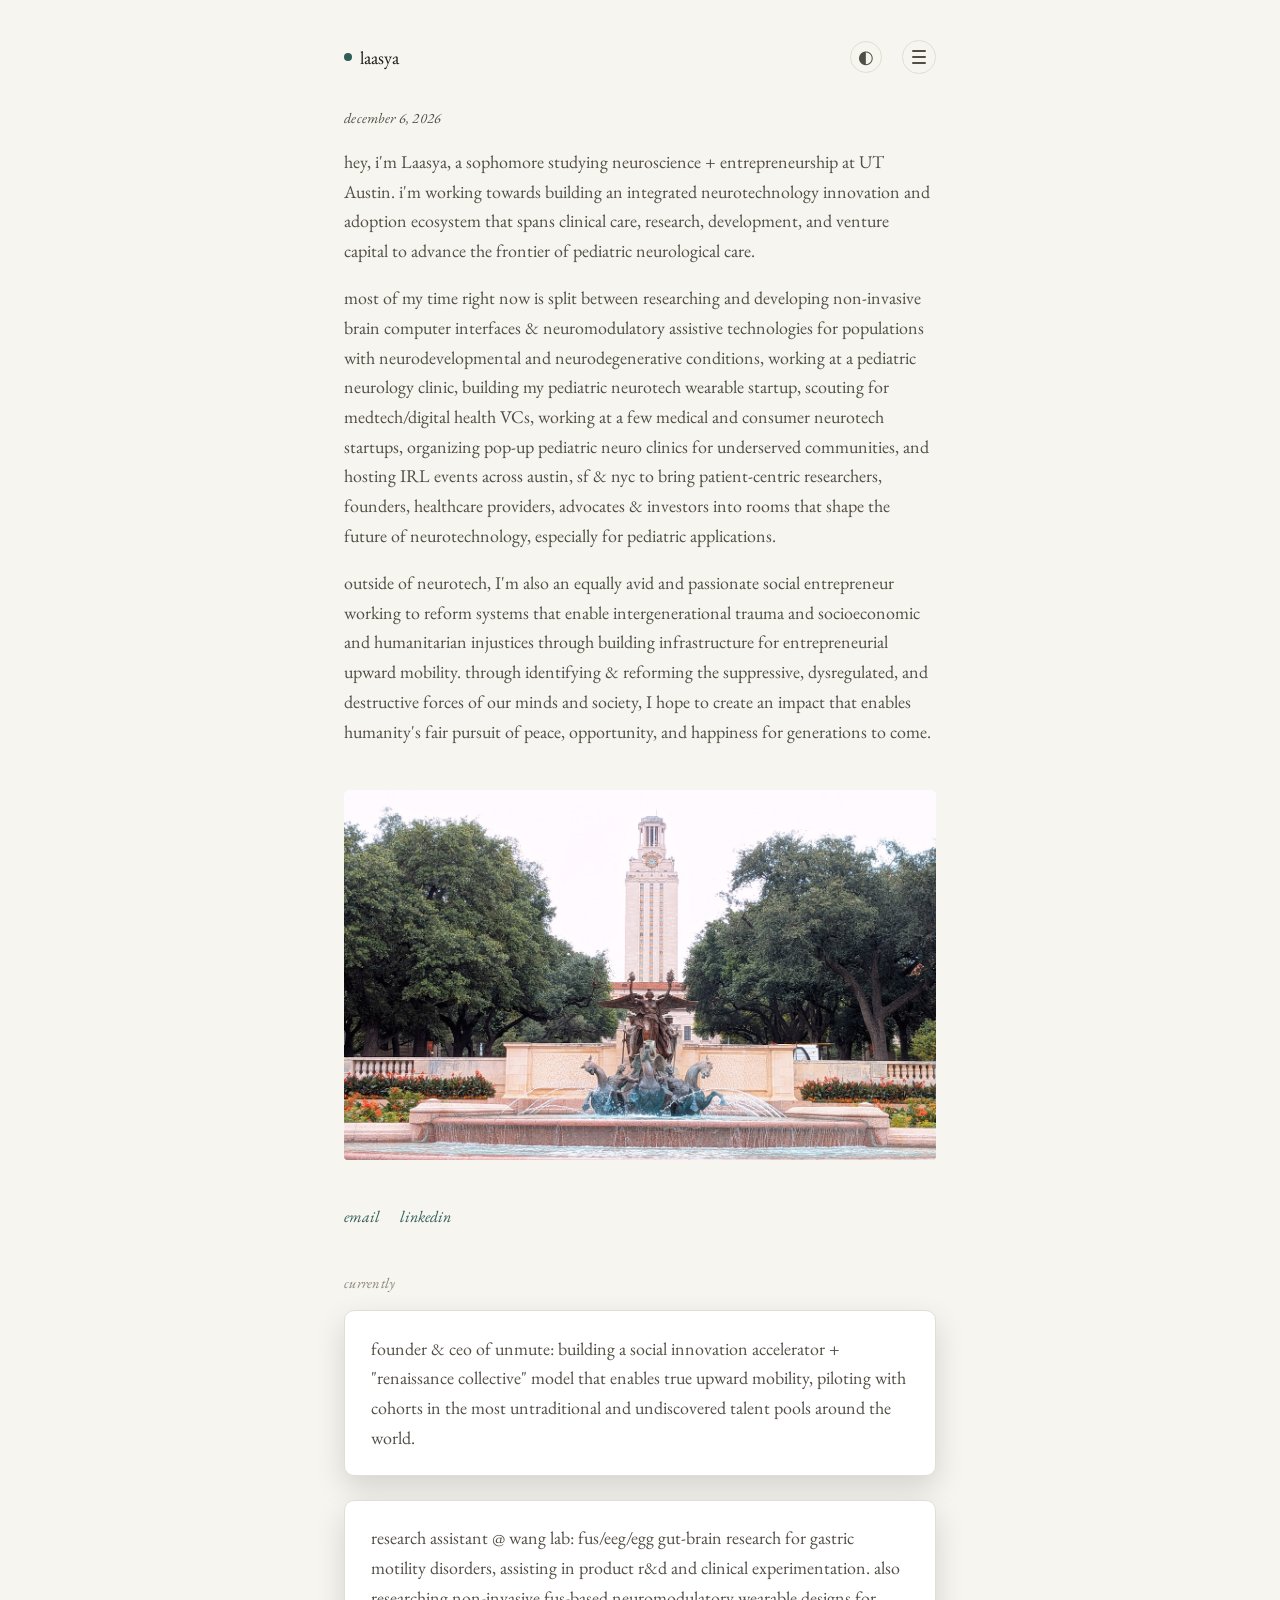
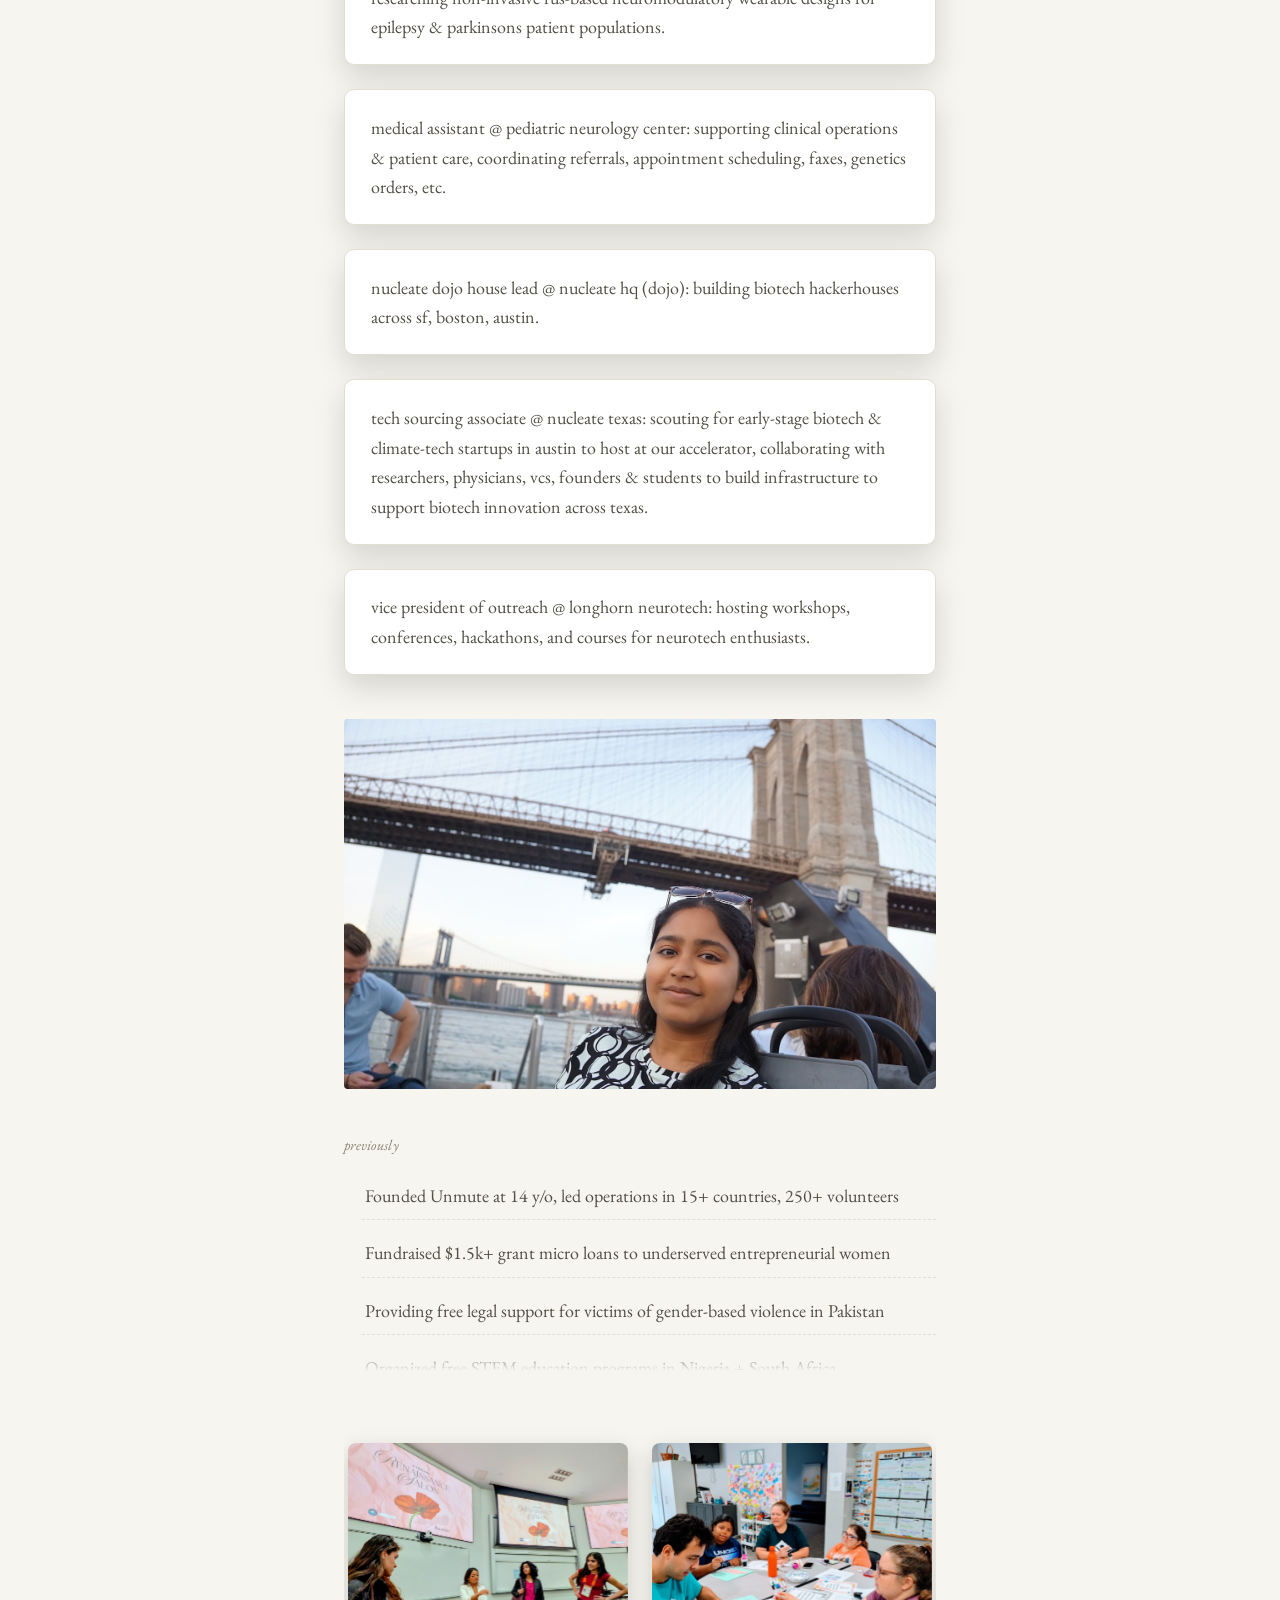
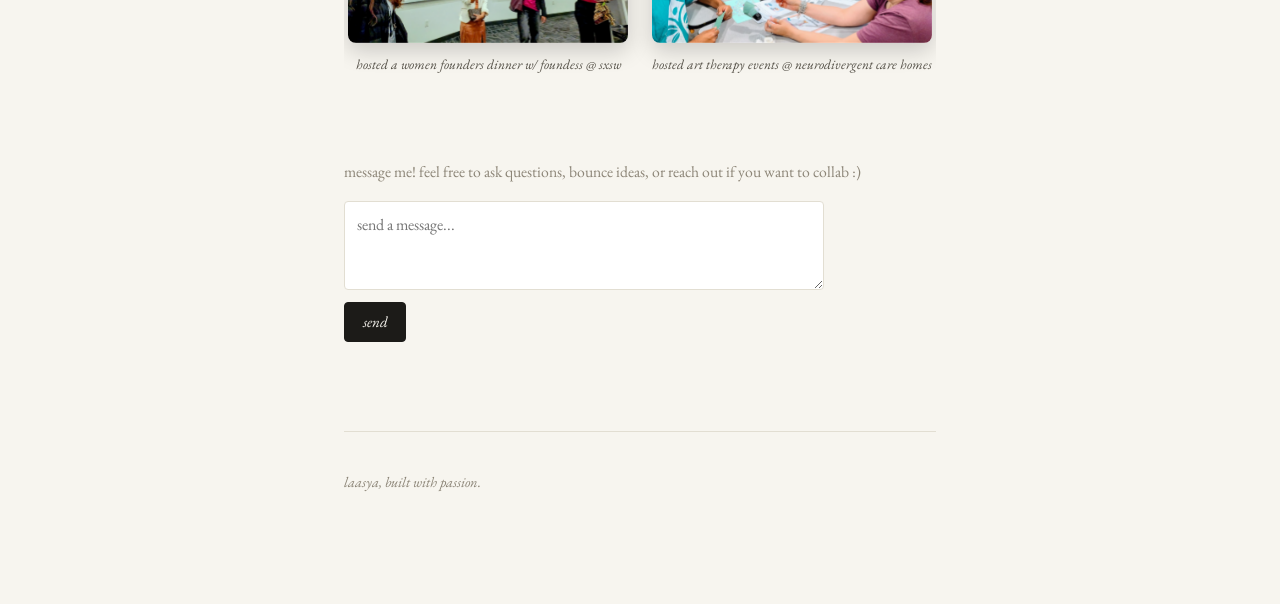
==== index.html @ 2bceb730 "Add files via upload" ====
<!doctype html>
<html lang="en">
<head>
<meta charset="UTF-8" />
<meta name="viewport" content="width=device-width, initial-scale=1" />
<title>Laasya</title>
<meta name="description" content="Laasya — neuroscience, neurotech, pediatric care." />
<script>
  (function () {
    var stored = localStorage.getItem("theme");
    var prefersDark = window.matchMedia("(prefers-color-scheme: dark)").matches;
    document.documentElement.setAttribute("data-theme", stored || (prefersDark ? "dark" : "light"));
  })();
</script>
<link rel="preconnect" href="https://fonts.googleapis.com">
<link rel="preconnect" href="https://fonts.gstatic.com" crossorigin>
<link href="https://fonts.googleapis.com/css2?family=EB+Garamond:ital,wght@0,400;0,500;0,600;1,400;1,500&display=swap" rel="stylesheet">
<link rel="stylesheet" href="styles.css" />
</head>
<body>

  <!-- NAV -->
  <header class="nav">
    <a href="index.html" class="nav-brand">
      <span class="nav-mark" aria-hidden="true"></span>
      laasya
    </a>
    <nav class="nav-links">
      <button id="theme-toggle" class="theme-toggle" aria-label="toggle light/dark theme">◐</button>
      <div class="nav-menu">
        <button id="menu-toggle" class="menu-toggle" aria-label="open menu" aria-expanded="false">
          <span></span><span></span><span></span>
        </button>
        <div class="menu-dropdown" id="menu-dropdown">
          <a href="about.html">my story</a>
          <a href="research.html">research</a>
          <a href="journal.html">journal</a>
          <a href="projects.html">projects</a>
        </div>
      </div>
    </nav>
  </header>

  <main class="page">

    <!-- INTRO -->
    <section class="intro">
      <p class="eyebrow"><span id="today"></span></p>
      <p>
        hey, i'm Laasya, a sophomore studying neuroscience + entrepreneurship
        at UT Austin. i'm working towards building an integrated
        neurotechnology innovation and adoption ecosystem that spans
        clinical care, research, development, and venture capital to
        advance the frontier of pediatric neurological care.
      </p>
      <p>
        most of my time right now is split between researching and developing
        non-invasive brain computer interfaces &amp; neuromodulatory
        assistive technologies for populations with neurodevelopmental and
        neurodegenerative conditions, working at a pediatric neurology
        clinic, building my pediatric neurotech wearable startup, scouting
        for medtech/digital health VCs, working at a few medical and
        consumer neurotech startups, organizing pop-up pediatric neuro
        clinics for underserved communities, and hosting IRL events across
        austin, sf &amp; nyc to bring patient-centric researchers, founders,
        healthcare providers, advocates &amp; investors into rooms that
        shape the future of neurotechnology, especially for pediatric
        applications.
      </p>
      <p>
        outside of neurotech, I'm also an equally avid and passionate social
        entrepreneur working to reform systems that enable intergenerational
        trauma and socioeconomic and humanitarian injustices through
        building infrastructure for entrepreneurial upward mobility. through
        identifying &amp; reforming the suppressive, dysregulated, and
        destructive forces of our minds and society, I hope to create an
        impact that enables humanity's fair pursuit of peace, opportunity,
        and happiness for generations to come.
      </p>
    </section>

    <!-- SLIDER 1 — full width, auto-advances every 3s. Edit photos.js to add more. -->
    <div class="slider" data-group="main"></div>

    <!-- SOCIAL / LINKS -->
    <div class="links-row">
      <a href="mailto:laasya.goriparti@gmail.com">email</a>
      <a href="https://www.linkedin.com/in/laasya-goriparti" target="_blank" rel="noopener">linkedin</a>
    </div>

    <!-- CURRENT WORK — sticky stacking cards -->
    <section class="stack-section">
      <p class="section-label">currently</p>
      <div class="stack-wrap">
        <div class="stack-card" style="--i:0">
          <p>
            founder &amp; ceo of unmute: building a social innovation
            accelerator + "renaissance collective" model that enables true
            upward mobility, piloting with cohorts in the most untraditional
            and undiscovered talent pools around the world.
          </p>
        </div>
        <div class="stack-card" style="--i:1">
          <p>
            research assistant @ wang lab: fus/eeg/egg gut-brain research
            for gastric motility disorders, assisting in product r&amp;d
            and clinical experimentation. also researching non-invasive
            fus-based neuromodulatory wearable designs for epilepsy &amp;
            parkinsons patient populations.
          </p>
        </div>
        <div class="stack-card" style="--i:2">
          <p>
            medical assistant @ pediatric neurology center: supporting
            clinical operations &amp; patient care, coordinating referrals,
            appointment scheduling, faxes, genetics orders, etc.
          </p>
        </div>
        <div class="stack-card" style="--i:3">
          <p>
            nucleate dojo house lead @ nucleate hq (dojo): building biotech
            hackerhouses across sf, boston, austin.
          </p>
        </div>
        <div class="stack-card" style="--i:4">
          <p>
            tech sourcing associate @ nucleate texas: scouting for
            early-stage biotech &amp; climate-tech startups in austin to
            host at our accelerator, collaborating with researchers,
            physicians, vcs, founders &amp; students to build infrastructure
            to support biotech innovation across texas.
          </p>
        </div>
        <div class="stack-card" style="--i:5">
          <p>
            vice president of outreach @ longhorn neurotech: hosting
            workshops, conferences, hackathons, and courses for neurotech
            enthusiasts.
          </p>
        </div>
      </div>
    </section>

    <!-- SLIDER 2 — uses the "secondary" group in photos.js -->
    <div class="slider" data-group="secondary"></div>

    <!-- ACHIEVEMENTS -->
    <section class="achievements">
      <p class="section-label">previously</p>
      <div class="accomplishments-scroll" id="accomplishments-scroll">
        <ul class="accomplishments-list" id="accomplishments-list">
          <!-- injected from accomplishments.js -->
        </ul>
      </div>
    </section>

    <!-- SHOWCASE CAROUSEL — edit showcase.js to add photos/videos and links -->
    <div class="showcase-carousel">
      <div class="showcase-track" id="showcase-track"></div>
    </div>

    <!-- QUESTIONS -->
    <section class="ask">
      <p class="ask-sub">message me! feel free to ask questions, bounce ideas, or reach out if you want to collab :)</p>
      <form class="ask-form" id="ask-form">
        <textarea id="ask-input" rows="3" placeholder="send a message..."></textarea>
        <button type="submit">send</button>
      </form>
      <p class="ask-note" id="ask-note"></p>
    </section>

    <footer class="foot">
      <p>laasya, built with passion.</p>
    </footer>

  </main>

  <script src="photos.js"></script>
  <script src="showcase.js"></script>
  <script src="accomplishments.js"></script>
  <script src="script.js"></script>
</body>
</html>
---- styles.css ----
/* ---------------------------------------------
   Design tokens
   Light theme is default; dark theme overrides
   via [data-theme="dark"] on <html>.
--------------------------------------------- */
:root {
  --paper: #F7F5EF;
  --ink: #1C1B18;
  --ink-soft: #524E45;
  --muted: #8C8577;
  --line: #E2DED2;
  --signal: #2F5D57;   /* lab-teal accent */
  --warm: #B5651D;     /* amber, used sparingly */
  --card: #FFFFFF;

  --body-font: "EB Garamond", Garamond, Georgia, serif;
  --head-font: Georgia, "EB Garamond", serif;

  --measure: 640px;
}

html[data-theme="dark"] {
  --paper: #16150F;
  --ink: #EDEAE1;
  --ink-soft: #C7C2B5;
  --muted: #8C8577;
  --line: #322F27;
  --signal: #6FBFB2;
  --warm: #E0954D;
  --card: #1E1C16;
}

* { box-sizing: border-box; }

html { background: var(--paper); }

body {
  margin: 0;
  background: var(--paper);
  color: var(--ink);
  font-family: var(--body-font);
  font-size: 18px;
  line-height: 1.65;
  -webkit-font-smoothing: antialiased;
  transition: background 0.2s ease, color 0.2s ease;
}

a {
  color: var(--ink);
  text-decoration: underline;
  text-decoration-color: var(--line);
  text-underline-offset: 3px;
  transition: text-decoration-color 0.15s ease, color 0.15s ease;
}
a:hover, a:focus-visible {
  color: var(--signal);
  text-decoration-color: var(--signal);
}
a:focus-visible { outline: 2px solid var(--signal); outline-offset: 2px; }

/* ---------------- Nav ---------------- */
.nav {
  max-width: var(--measure);
  margin: 0 auto;
  padding: 2.5rem 1.5rem 1rem;
  display: flex;
  align-items: center;
  justify-content: space-between;
  flex-wrap: wrap;
  gap: 1rem;
}
.nav-brand {
  font-family: var(--head-font);
  font-size: 1.15rem;
  text-decoration: none;
  display: flex;
  align-items: center;
  gap: 0.5rem;
}
.nav-mark {
  width: 8px;
  height: 8px;
  border-radius: 50%;
  background: var(--signal);
  display: inline-block;
}
.nav-links { display: flex; align-items: center; gap: 1.25rem; font-size: 1rem; }
.nav-links a { text-decoration: none; color: var(--ink-soft); }
.nav-links a:hover { color: var(--signal); }

.theme-toggle {
  font-family: var(--body-font);
  font-size: 1.1rem;
  line-height: 1;
  background: none;
  border: 1px solid var(--line);
  color: var(--ink-soft);
  border-radius: 50%;
  width: 2rem;
  height: 2rem;
  cursor: pointer;
  display: flex;
  align-items: center;
  justify-content: center;
}
.theme-toggle:hover { color: var(--signal); border-color: var(--signal); }
.theme-toggle:focus-visible { outline: 2px solid var(--signal); outline-offset: 2px; }

.nav-menu { position: relative; }
.menu-toggle {
  width: 2.1rem;
  height: 2.1rem;
  border: 1px solid var(--line);
  border-radius: 50%;
  background: none;
  display: flex;
  flex-direction: column;
  align-items: center;
  justify-content: center;
  gap: 4px;
  cursor: pointer;
}
.menu-toggle span {
  width: 14px;
  height: 2px;
  background: var(--ink-soft);
  border-radius: 1px;
  transition: background 0.15s ease;
}
.menu-toggle:hover { border-color: var(--signal); }
.menu-toggle:hover span { background: var(--signal); }
.menu-toggle:focus-visible { outline: 2px solid var(--signal); outline-offset: 2px; }

.menu-dropdown {
  position: absolute;
  top: calc(100% + 0.6rem);
  right: 0;
  background: var(--card);
  border: 1px solid var(--line);
  border-radius: 8px;
  padding: 0.4rem;
  display: flex;
  flex-direction: column;
  min-width: 140px;
  box-shadow: 0 10px 26px rgba(0,0,0,0.14);
  opacity: 0;
  visibility: hidden;
  transform: translateY(-6px);
  transition: opacity 0.15s ease, transform 0.15s ease, visibility 0.15s ease;
  z-index: 20;
}
.menu-dropdown.open { opacity: 1; visibility: visible; transform: translateY(0); }
.menu-dropdown a {
  padding: 0.5rem 0.7rem;
  text-decoration: none;
  color: var(--ink-soft);
  border-radius: 4px;
  font-size: 0.98rem;
}
.menu-dropdown a:hover { background: var(--paper); color: var(--signal); }

/* ---------------- Page / measure ---------------- */
.page {
  max-width: var(--measure);
  margin: 0 auto;
  padding: 1rem 1.5rem 6rem;
}

.eyebrow {
  font-family: var(--body-font);
  font-style: italic;
  font-size: 0.9rem;
  letter-spacing: 0.02em;
  color: var(--muted);
  text-transform: lowercase;
  margin-bottom: 1.5rem;
}

.intro p {
  margin: 0 0 1.1rem;
  color: var(--ink-soft);
  opacity: 0;
  transform: translateY(14px);
  transition: opacity 0.9s ease, transform 0.9s ease;
}
.intro p.in-view {
  opacity: 1;
  transform: translateY(0);
}
@media (prefers-reduced-motion: reduce) {
  .intro p { opacity: 1; transform: none; transition: none; }
}

/* ---------------- Photos (varied sizes, scattered through the page) ---------------- */
.photo {
  margin: 2.75rem 0;
}
.photo img {
  display: block;
  border-radius: 4px;
}
.photo figcaption {
  font-family: var(--body-font);
  font-style: italic;
  font-size: 0.9rem;
  color: var(--muted);
  margin-top: 0.6rem;
}

/* ---------------- Slider (full-width, auto-advancing) ---------------- */
.slider {
  position: relative;
  width: 100%;
  aspect-ratio: 16 / 10;
  overflow: hidden;
  border-radius: 4px;
  margin: 2.75rem 0;
  background: var(--line);
}
.slider img,
.slider video {
  position: absolute;
  inset: 0;
  width: 100%;
  height: 100%;
  object-fit: cover;
  opacity: 0;
  transition: opacity 1s ease;
}
.slider img.active,
.slider video.active { opacity: 1; }

/* ---------------- Showcase carousel (uniform-sized tiles, hover tilt, optional links) ---------------- */
.showcase-carousel {
  overflow-x: auto;
  overflow-y: visible;
  margin: 3.5rem 0;
  padding: 1rem 0.25rem 1.75rem;
}
.showcase-track {
  display: flex;
  gap: 1.5rem;
}
.showcase-tile {
  flex: 0 0 auto;
  display: block;
  text-decoration: none;
  cursor: pointer;
  transition: transform 0.15s ease;
  transform-style: preserve-3d;
}
.showcase-item {
  border-radius: 8px;
  overflow: hidden;
  box-shadow: 0 8px 22px rgba(0,0,0,0.18);
}
.showcase-item img,
.showcase-item video {
  display: block;
  width: 100%;
  height: 100%;
  object-fit: cover;
}
.showcase-landscape { width: 280px; height: 200px; }
.showcase-portrait { width: 200px; height: 280px; }
.showcase-caption {
  font-family: var(--body-font);
  font-style: italic;
  font-size: 0.85rem;
  color: var(--ink-soft);
  text-align: center;
  margin: 0.6rem 0 0;
}
.showcase-carousel::-webkit-scrollbar { height: 6px; }
.showcase-carousel::-webkit-scrollbar-thumb { background: var(--line); border-radius: 4px; }
.showcase-carousel { scrollbar-width: thin; scrollbar-color: var(--line) transparent; }

/* ---------------- Links row ---------------- */
.links-row {
  display: flex;
  gap: 1.25rem;
  flex-wrap: wrap;
  font-family: var(--body-font);
  font-style: italic;
  font-size: 1rem;
  margin-bottom: 2.5rem;
}
.links-row a { text-decoration: none; color: var(--signal); }
.links-row a:hover { color: var(--warm); }

/* ---------------- Current work — sticky stacking cards ---------------- */
.stack-section .section-label { margin: 0 0 1rem; }
.stack-wrap {
  position: relative;
}
.stack-card {
  position: sticky;
  top: calc(24px + var(--i, 0) * 16px);
  background: var(--card);
  border: 1px solid var(--line);
  border-radius: 10px;
  padding: 1.4rem 1.6rem;
  margin-bottom: 1.5rem;
  box-shadow: 0 12px 30px rgba(0,0,0,0.14);
}
.stack-card p {
  margin: 0;
  color: var(--ink-soft);
}
.stack-card:last-child { margin-bottom: 0; }

.section-label {
  font-family: var(--body-font);
  font-style: italic;
  font-size: 0.9rem;
  color: var(--muted);
  text-transform: lowercase;
  letter-spacing: 0.02em;
  margin: 2.75rem 0 0.9rem;
}

.achievements ul {
  margin: 0;
  padding-left: 1.1rem;
}
.achievements li {
  margin-bottom: 0.55rem;
  color: var(--ink-soft);
}

/* ---------------- Accomplishments (scrollable, fades at top/bottom) ---------------- */
.accomplishments-scroll {
  max-height: 12.5rem; /* roughly 5 lines visible at a time — adjust to taste */
  overflow-y: auto;
  scroll-behavior: smooth;
  scroll-snap-type: y proximity;
  -webkit-mask-image: linear-gradient(to bottom, transparent, black 12%, black 88%, transparent);
  mask-image: linear-gradient(to bottom, transparent, black 12%, black 88%, transparent);
  padding: 0.5rem 0;
}
.accomplishments-list {
  list-style: none;
  margin: 0;
  padding: 0;
}
.accomplishments-list li {
  scroll-snap-align: start;
  padding: 0.65rem 0.2rem;
  border-bottom: 1px dashed var(--line);
  color: var(--ink-soft);
  line-height: 1.5;
}
.accomplishments-list li:last-child { border-bottom: none; }

/* thin scrollbar so it doesn't look like a stock browser widget */
.accomplishments-scroll::-webkit-scrollbar { width: 5px; }
.accomplishments-scroll::-webkit-scrollbar-thumb { background: var(--line); border-radius: 4px; }
.accomplishments-scroll { scrollbar-width: thin; scrollbar-color: var(--line) transparent; }

/* ---------------- Journal (glassmorphic Medium cards) ---------------- */
.journal-grid {
  display: grid;
  grid-template-columns: repeat(auto-fill, minmax(240px, 1fr));
  gap: 1.5rem;
  margin-top: 1rem;
}
.journal-card {
  display: block;
  text-decoration: none;
  color: var(--ink);
  border-radius: 12px;
  overflow: hidden;
  background: rgba(255,255,255,0.4);
  backdrop-filter: blur(14px);
  -webkit-backdrop-filter: blur(14px);
  border: 1px solid rgba(255,255,255,0.5);
  box-shadow: 0 8px 24px rgba(0,0,0,0.08);
  transition: transform 0.2s ease, box-shadow 0.2s ease;
}
html[data-theme="dark"] .journal-card {
  background: rgba(255,255,255,0.06);
  border-color: rgba(255,255,255,0.12);
}
.journal-card:hover {
  transform: translateY(-3px);
  box-shadow: 0 14px 30px rgba(0,0,0,0.14);
}
.journal-thumb {
  width: 100%;
  height: 150px;
  background-size: cover;
  background-position: center;
  background-color: var(--line);
}
.journal-card-body { padding: 1rem 1.15rem 1.25rem; }
.journal-date {
  font-family: var(--body-font);
  font-style: italic;
  font-size: 0.82rem;
  color: var(--muted);
  margin: 0 0 0.35rem;
}
.journal-title {
  font-family: var(--head-font);
  font-size: 1.05rem;
  font-weight: 400;
  margin: 0 0 0.4rem;
  line-height: 1.3;
}
.journal-desc { font-size: 0.92rem; color: var(--ink-soft); margin: 0; }
.journal-empty { color: var(--muted); font-style: italic; }

/* ---------------- Ask ---------------- */
.ask-sub { color: var(--muted); font-size: 0.98rem; margin: 0 0 1rem; }
.ask-form {
  display: flex;
  flex-direction: column;
  gap: 0.75rem;
  max-width: 480px;
}
.ask-form textarea {
  font-family: var(--body-font);
  font-size: 1rem;
  padding: 0.75rem;
  border: 1px solid var(--line);
  border-radius: 4px;
  background: var(--card);
  color: var(--ink);
  resize: vertical;
}
.ask-form textarea:focus-visible { outline: 2px solid var(--signal); }
.ask-form button {
  align-self: flex-start;
  font-family: var(--body-font);
  font-style: italic;
  font-size: 0.95rem;
  padding: 0.55rem 1.1rem;
  border: 1px solid var(--ink);
  background: var(--ink);
  color: var(--paper);
  border-radius: 4px;
  cursor: pointer;
}
.ask-form button:hover { background: var(--signal); border-color: var(--signal); }
.ask-note { font-family: var(--body-font); font-style: italic; font-size: 0.88rem; color: var(--muted); min-height: 1.2em; margin-top: 0.5rem; }

/* ---------------- Footer ---------------- */
.foot {
  margin-top: 4rem;
  padding-top: 1.5rem;
  border-top: 1px solid var(--line);
  font-family: var(--body-font);
  font-style: italic;
  font-size: 0.9rem;
  color: var(--muted);
}

/* ---------------- Reduced motion ---------------- */
@media (prefers-reduced-motion: reduce) {
  * { transition: none !important; }
}

/* ---------------- Mobile ---------------- */
@media (max-width: 480px) {
  .nav { padding-top: 1.75rem; }
}
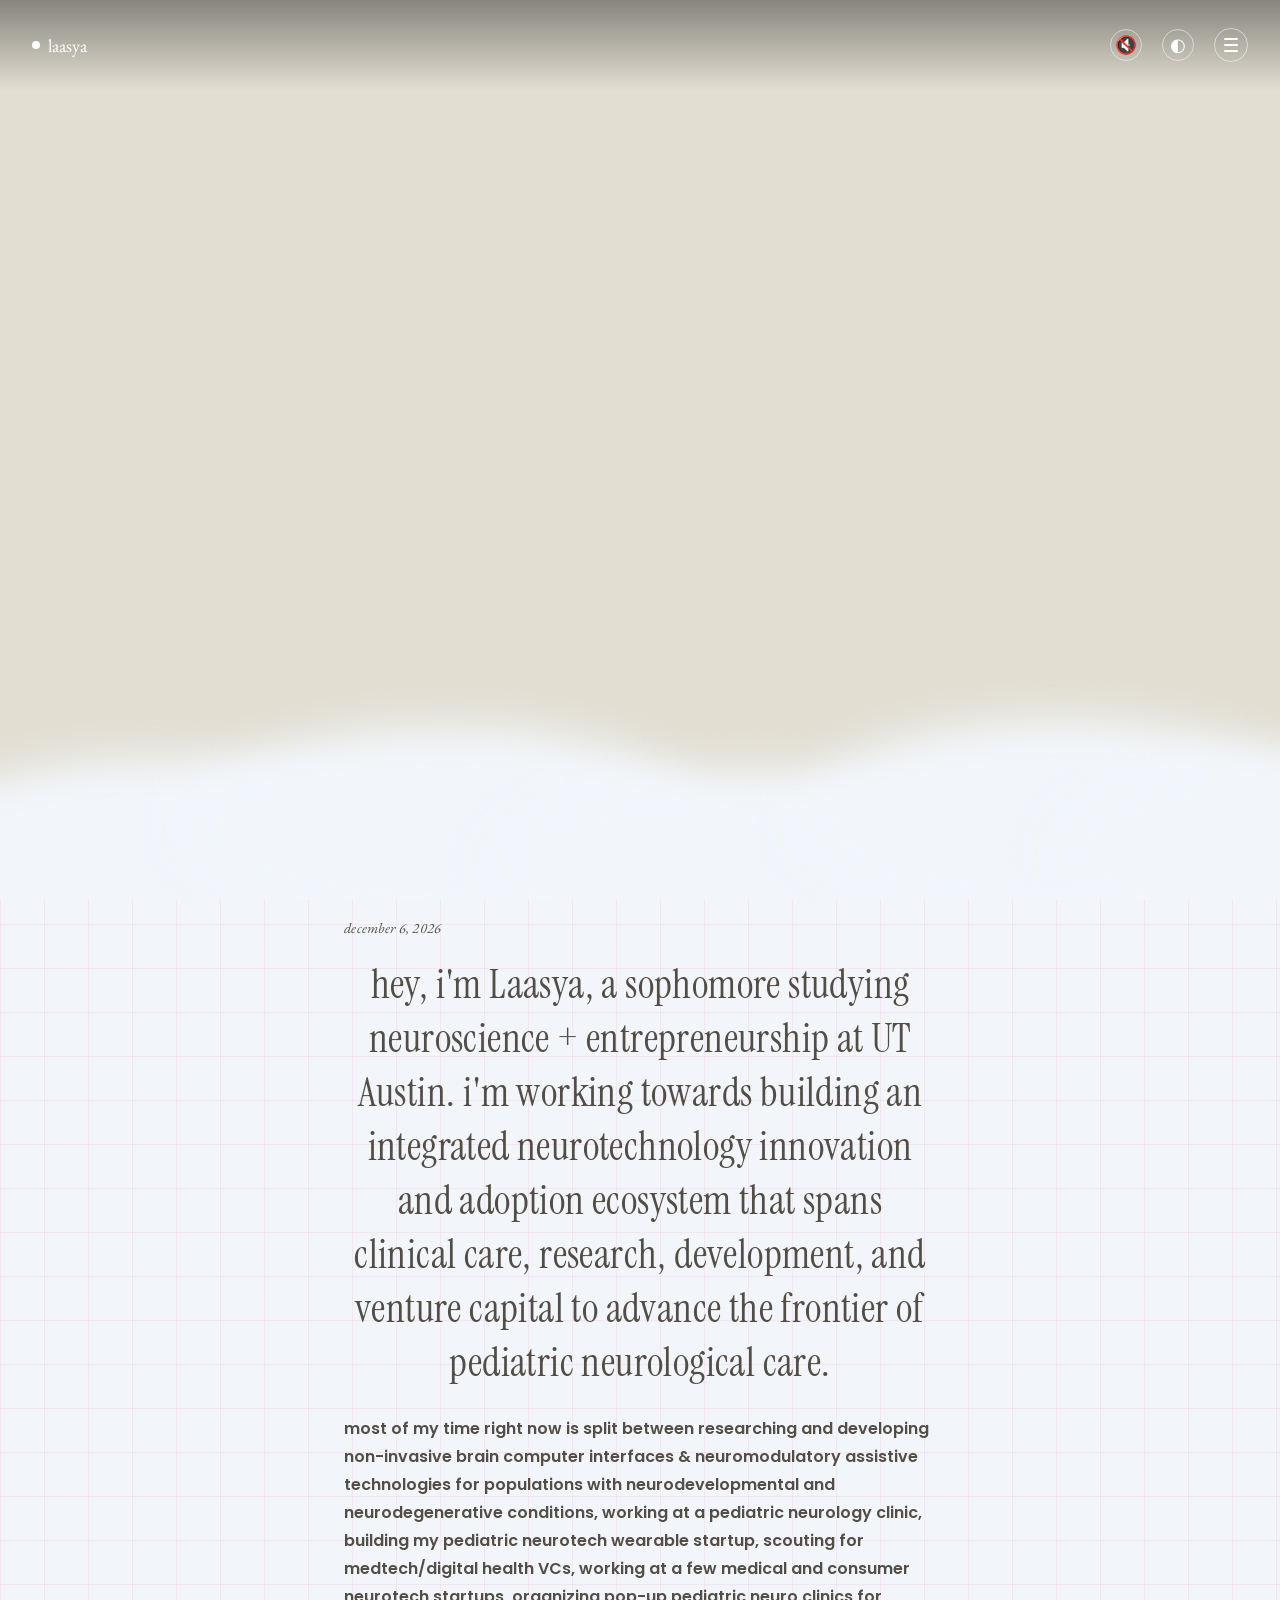
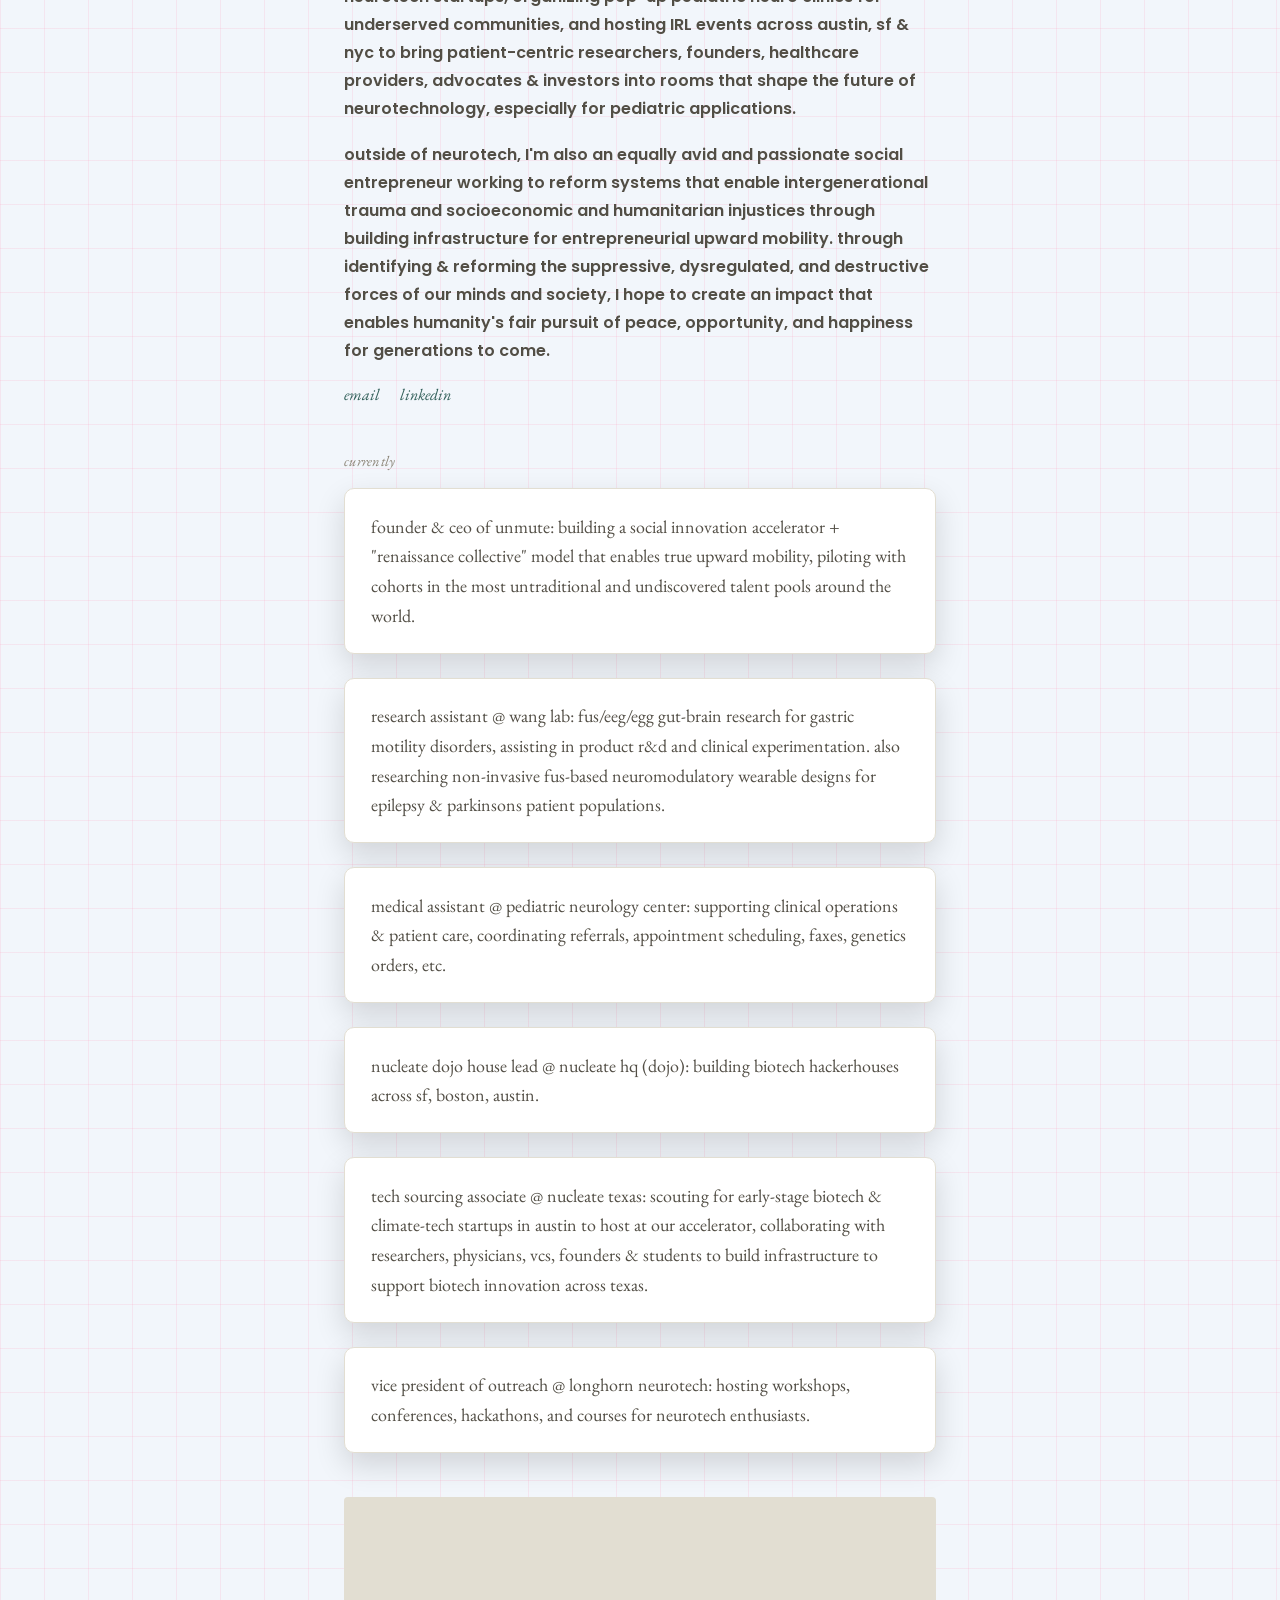
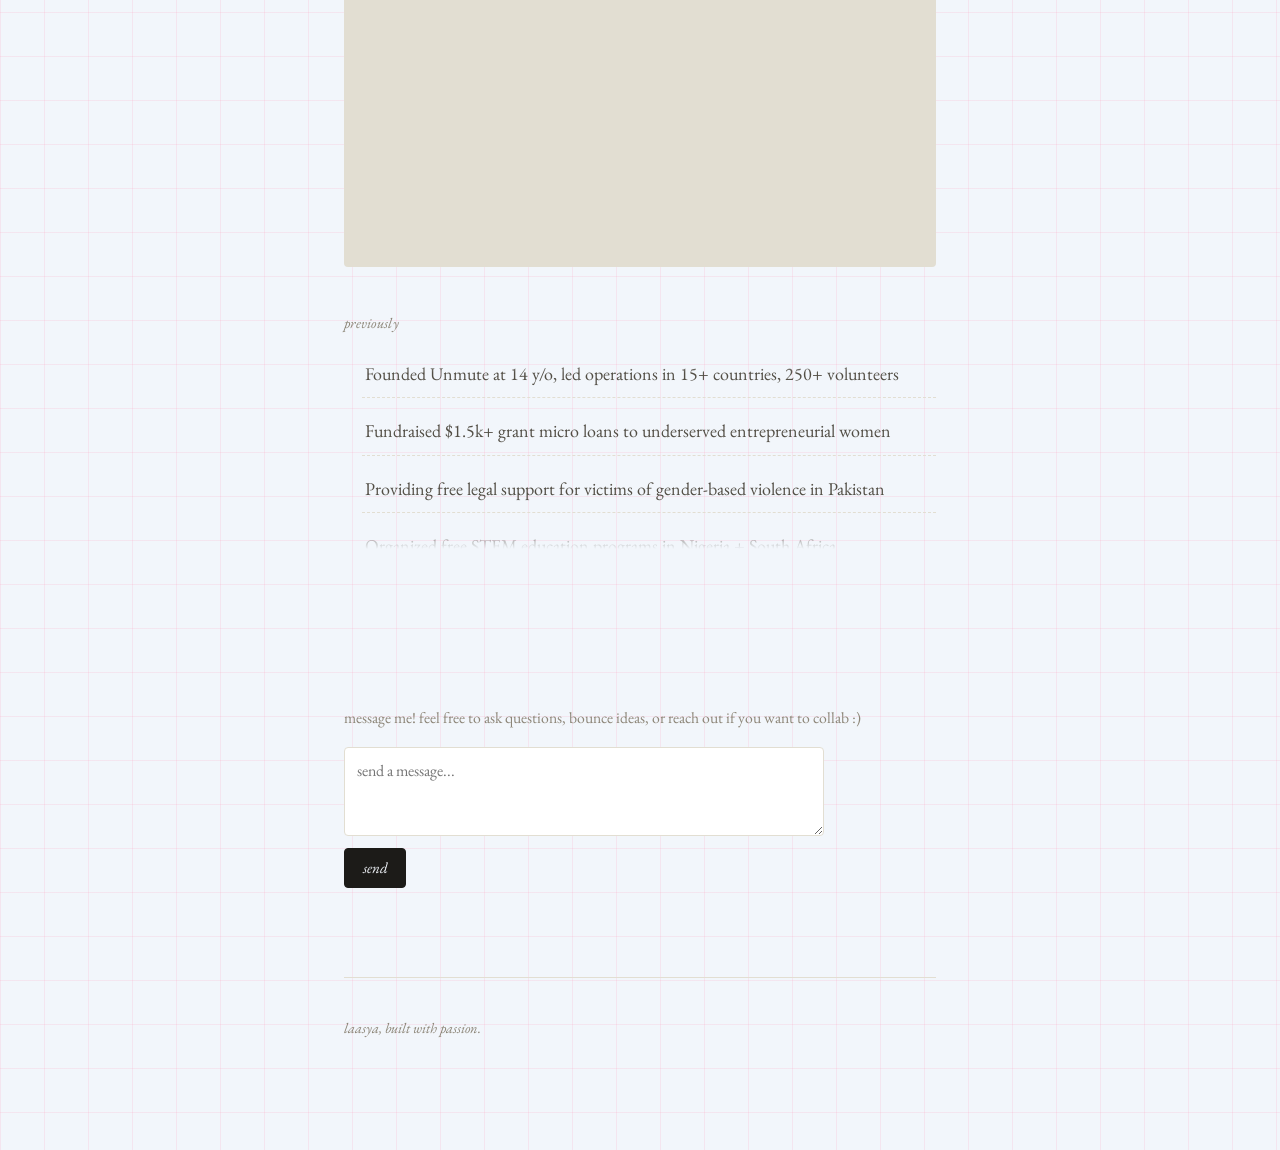
==== commit 1f17a6b9: "Add files via upload" ====
--- a/index.html
+++ b/index.html
@@ -14,46 +14,53 @@
 </script>
 <link rel="preconnect" href="https://fonts.googleapis.com">
 <link rel="preconnect" href="https://fonts.gstatic.com" crossorigin>
-<link href="https://fonts.googleapis.com/css2?family=EB+Garamond:ital,wght@0,400;0,500;0,600;1,400;1,500&display=swap" rel="stylesheet">
+<link href="https://fonts.googleapis.com/css2?family=EB+Garamond:ital,wght@0,400;0,500;0,600;1,400;1,500&family=Instrument+Serif:ital@0;1&family=Poppins:wght@600&display=swap" rel="stylesheet">
 <link rel="stylesheet" href="styles.css" />
 </head>
 <body>
 
-  <!-- NAV -->
-  <header class="nav">
-    <a href="index.html" class="nav-brand">
-      <span class="nav-mark" aria-hidden="true"></span>
-      laasya
-    </a>
-    <nav class="nav-links">
-      <button id="theme-toggle" class="theme-toggle" aria-label="toggle light/dark theme">◐</button>
-      <div class="nav-menu">
-        <button id="menu-toggle" class="menu-toggle" aria-label="open menu" aria-expanded="false">
-          <span></span><span></span><span></span>
-        </button>
-        <div class="menu-dropdown" id="menu-dropdown">
-          <a href="about.html">my story</a>
-          <a href="research.html">research</a>
-          <a href="journal.html">journal</a>
-          <a href="projects.html">projects</a>
+  <!-- HERO — full-bleed photo/video slider with nav overlaid, like jia.build -->
+  <section class="hero">
+    <div class="slider hero-media" id="hero-media" data-group="main"></div>
+    <div class="hero-cloud-fade" aria-hidden="true">
+      <span></span><span></span><span></span><span></span><span></span>
+    </div>
+    <header class="hero-nav">
+      <a href="index.html" class="nav-brand">
+        <span class="nav-mark" aria-hidden="true"></span>
+        laasya
+      </a>
+      <nav class="nav-links">
+        <button id="sound-toggle" class="icon-toggle" aria-label="toggle video sound">🔇</button>
+        <button id="theme-toggle" class="icon-toggle" aria-label="toggle light/dark theme">◐</button>
+        <div class="nav-menu">
+          <button id="menu-toggle" class="menu-toggle" aria-label="open menu" aria-expanded="false">
+            <span></span><span></span><span></span>
+          </button>
+          <div class="menu-dropdown" id="menu-dropdown">
+            <a href="about.html">my story</a>
+            <a href="research.html">research</a>
+            <a href="journal.html">journal</a>
+            <a href="projects.html">projects</a>
+          </div>
         </div>
-      </div>
-    </nav>
-  </header>
+      </nav>
+    </header>
+  </section>
 
   <main class="page">
 
     <!-- INTRO -->
     <section class="intro">
       <p class="eyebrow"><span id="today"></span></p>
-      <p>
+      <p class="hero-statement">
         hey, i'm Laasya, a sophomore studying neuroscience + entrepreneurship
         at UT Austin. i'm working towards building an integrated
         neurotechnology innovation and adoption ecosystem that spans
         clinical care, research, development, and venture capital to
         advance the frontier of pediatric neurological care.
       </p>
-      <p>
+      <p class="intro-body">
         most of my time right now is split between researching and developing
         non-invasive brain computer interfaces &amp; neuromodulatory
         assistive technologies for populations with neurodevelopmental and
@@ -67,7 +74,7 @@
         shape the future of neurotechnology, especially for pediatric
         applications.
       </p>
-      <p>
+      <p class="intro-body">
         outside of neurotech, I'm also an equally avid and passionate social
         entrepreneur working to reform systems that enable intergenerational
         trauma and socioeconomic and humanitarian injustices through
@@ -78,9 +85,6 @@
         and happiness for generations to come.
       </p>
     </section>
-
-    <!-- SLIDER 1 — full width, auto-advances every 3s. Edit photos.js to add more. -->
-    <div class="slider" data-group="main"></div>
 
     <!-- SOCIAL / LINKS -->
     <div class="links-row">
--- a/styles.css
+++ b/styles.css
@@ -4,7 +4,7 @@
    via [data-theme="dark"] on <html>.
 --------------------------------------------- */
 :root {
-  --paper: #F7F5EF;
+  --paper: #F2F6FB;
   --ink: #1C1B18;
   --ink-soft: #524E45;
   --muted: #8C8577;
@@ -12,22 +12,26 @@
   --signal: #2F5D57;   /* lab-teal accent */
   --warm: #B5651D;     /* amber, used sparingly */
   --card: #FFFFFF;
+  --grid-line: rgba(255, 145, 175, 0.16); /* faint baby pink grid */
 
   --body-font: "EB Garamond", Garamond, Georgia, serif;
   --head-font: Georgia, "EB Garamond", serif;
+  --hero-font: "Instrument Serif", Georgia, serif;
+  --sans-font: "Poppins", -apple-system, BlinkMacSystemFont, sans-serif;
 
   --measure: 640px;
 }
 
 html[data-theme="dark"] {
-  --paper: #16150F;
+  --paper: #000000;
   --ink: #EDEAE1;
   --ink-soft: #C7C2B5;
   --muted: #8C8577;
-  --line: #322F27;
+  --line: #262626;
   --signal: #6FBFB2;
   --warm: #E0954D;
-  --card: #1E1C16;
+  --card: #0D0D0D;
+  --grid-line: rgba(120, 190, 255, 0.14); /* faint sky blue grid */
 }
 
 * { box-sizing: border-box; }
@@ -36,13 +40,17 @@
 
 body {
   margin: 0;
-  background: var(--paper);
+  background-color: var(--paper);
+  background-image:
+    linear-gradient(var(--grid-line) 1px, transparent 1px),
+    linear-gradient(90deg, var(--grid-line) 1px, transparent 1px);
+  background-size: 44px 44px;
   color: var(--ink);
   font-family: var(--body-font);
   font-size: 18px;
   line-height: 1.65;
   -webkit-font-smoothing: antialiased;
-  transition: background 0.2s ease, color 0.2s ease;
+  transition: background-color 0.2s ease, color 0.2s ease;
 }
 
 a {
@@ -88,7 +96,8 @@
 .nav-links a { text-decoration: none; color: var(--ink-soft); }
 .nav-links a:hover { color: var(--signal); }
 
-.theme-toggle {
+.theme-toggle,
+.icon-toggle {
   font-family: var(--body-font);
   font-size: 1.1rem;
   line-height: 1;
@@ -103,8 +112,10 @@
   align-items: center;
   justify-content: center;
 }
-.theme-toggle:hover { color: var(--signal); border-color: var(--signal); }
-.theme-toggle:focus-visible { outline: 2px solid var(--signal); outline-offset: 2px; }
+.theme-toggle:hover,
+.icon-toggle:hover { color: var(--signal); border-color: var(--signal); }
+.theme-toggle:focus-visible,
+.icon-toggle:focus-visible { outline: 2px solid var(--signal); outline-offset: 2px; }
 
 .nav-menu { position: relative; }
 .menu-toggle {
@@ -159,6 +170,79 @@
 }
 .menu-dropdown a:hover { background: var(--paper); color: var(--signal); }
 
+/* ---------------- Hero (full-bleed slider + overlaid nav, like jia.build) ---------------- */
+.hero {
+  position: relative;
+  width: 100%;
+  height: 100vh;
+  min-height: 480px;
+  overflow: hidden;
+  background: #000;
+}
+.hero-media,
+.slider.hero-media {
+  position: absolute;
+  inset: 0;
+  width: 100%;
+  height: 100%;
+  margin: 0;
+  aspect-ratio: auto;
+  border-radius: 0;
+}
+.hero-nav {
+  position: absolute;
+  top: 0; left: 0; right: 0;
+  z-index: 6;
+  display: flex;
+  align-items: center;
+  justify-content: space-between;
+  padding: 1.75rem 2rem;
+  background: linear-gradient(to bottom, rgba(0,0,0,0.4), transparent);
+}
+.hero-nav .nav-brand { color: #fff; }
+.hero-nav .nav-mark { background: #fff; }
+.hero-nav .nav-links a { color: rgba(255,255,255,0.9); }
+.hero-nav .nav-links a:hover { color: #fff; }
+.hero-nav .icon-toggle {
+  color: #fff;
+  border-color: rgba(255,255,255,0.5);
+}
+.hero-nav .icon-toggle:hover { border-color: #fff; color: #fff; }
+.hero-nav .menu-toggle { border-color: rgba(255,255,255,0.5); }
+.hero-nav .menu-toggle:hover { border-color: #fff; }
+.hero-nav .menu-toggle span { background: #fff; }
+.hero-nav .menu-toggle:hover span { background: #fff; }
+
+/* soft cloud-like transition between the hero and the page body */
+.hero-cloud-fade {
+  position: absolute;
+  left: 0; right: 0; bottom: -2px;
+  height: 14vh;
+  min-height: 90px;
+  z-index: 4;
+  pointer-events: none;
+}
+.hero-cloud-fade::before {
+  content: "";
+  position: absolute;
+  inset: 0;
+  background: linear-gradient(to bottom, transparent, var(--paper) 92%);
+}
+.hero-cloud-fade span {
+  position: absolute;
+  bottom: -30%;
+  width: 42%;
+  height: 160%;
+  background: var(--paper);
+  border-radius: 50%;
+  filter: blur(22px);
+}
+.hero-cloud-fade span:nth-child(1) { left: -8%;  bottom: -45%; }
+.hero-cloud-fade span:nth-child(2) { left: 14%;  bottom: -20%; }
+.hero-cloud-fade span:nth-child(3) { left: 38%;  bottom: -55%; }
+.hero-cloud-fade span:nth-child(4) { left: 62%;  bottom: -15%; }
+.hero-cloud-fade span:nth-child(5) { left: 82%;  bottom: -40%; }
+
 /* ---------------- Page / measure ---------------- */
 .page {
   max-width: var(--measure);
@@ -189,6 +273,30 @@
 }
 @media (prefers-reduced-motion: reduce) {
   .intro p { opacity: 1; transform: none; transition: none; }
+}
+
+/* the opening line, styled after the "Yohji" portfolio reference:
+   large centered serif, generous line spacing */
+.hero-statement {
+  font-family: var(--hero-font);
+  font-size: clamp(1.7rem, 4vw, 2.5rem);
+  line-height: 1.35;
+  letter-spacing: 0.01em;
+  text-align: center;
+  color: var(--ink);
+  max-width: 760px;
+  margin-left: auto;
+  margin-right: auto;
+  padding-bottom: 0.5rem;
+}
+
+/* the longer paragraphs, laid out like jia's intro block but in Poppins */
+.intro-body {
+  font-family: var(--sans-font);
+  font-weight: 600;
+  font-size: 1rem;
+  line-height: 1.75;
+  text-align: left;
 }
 
 /* ---------------- Photos (varied sizes, scattered through the page) ---------------- */
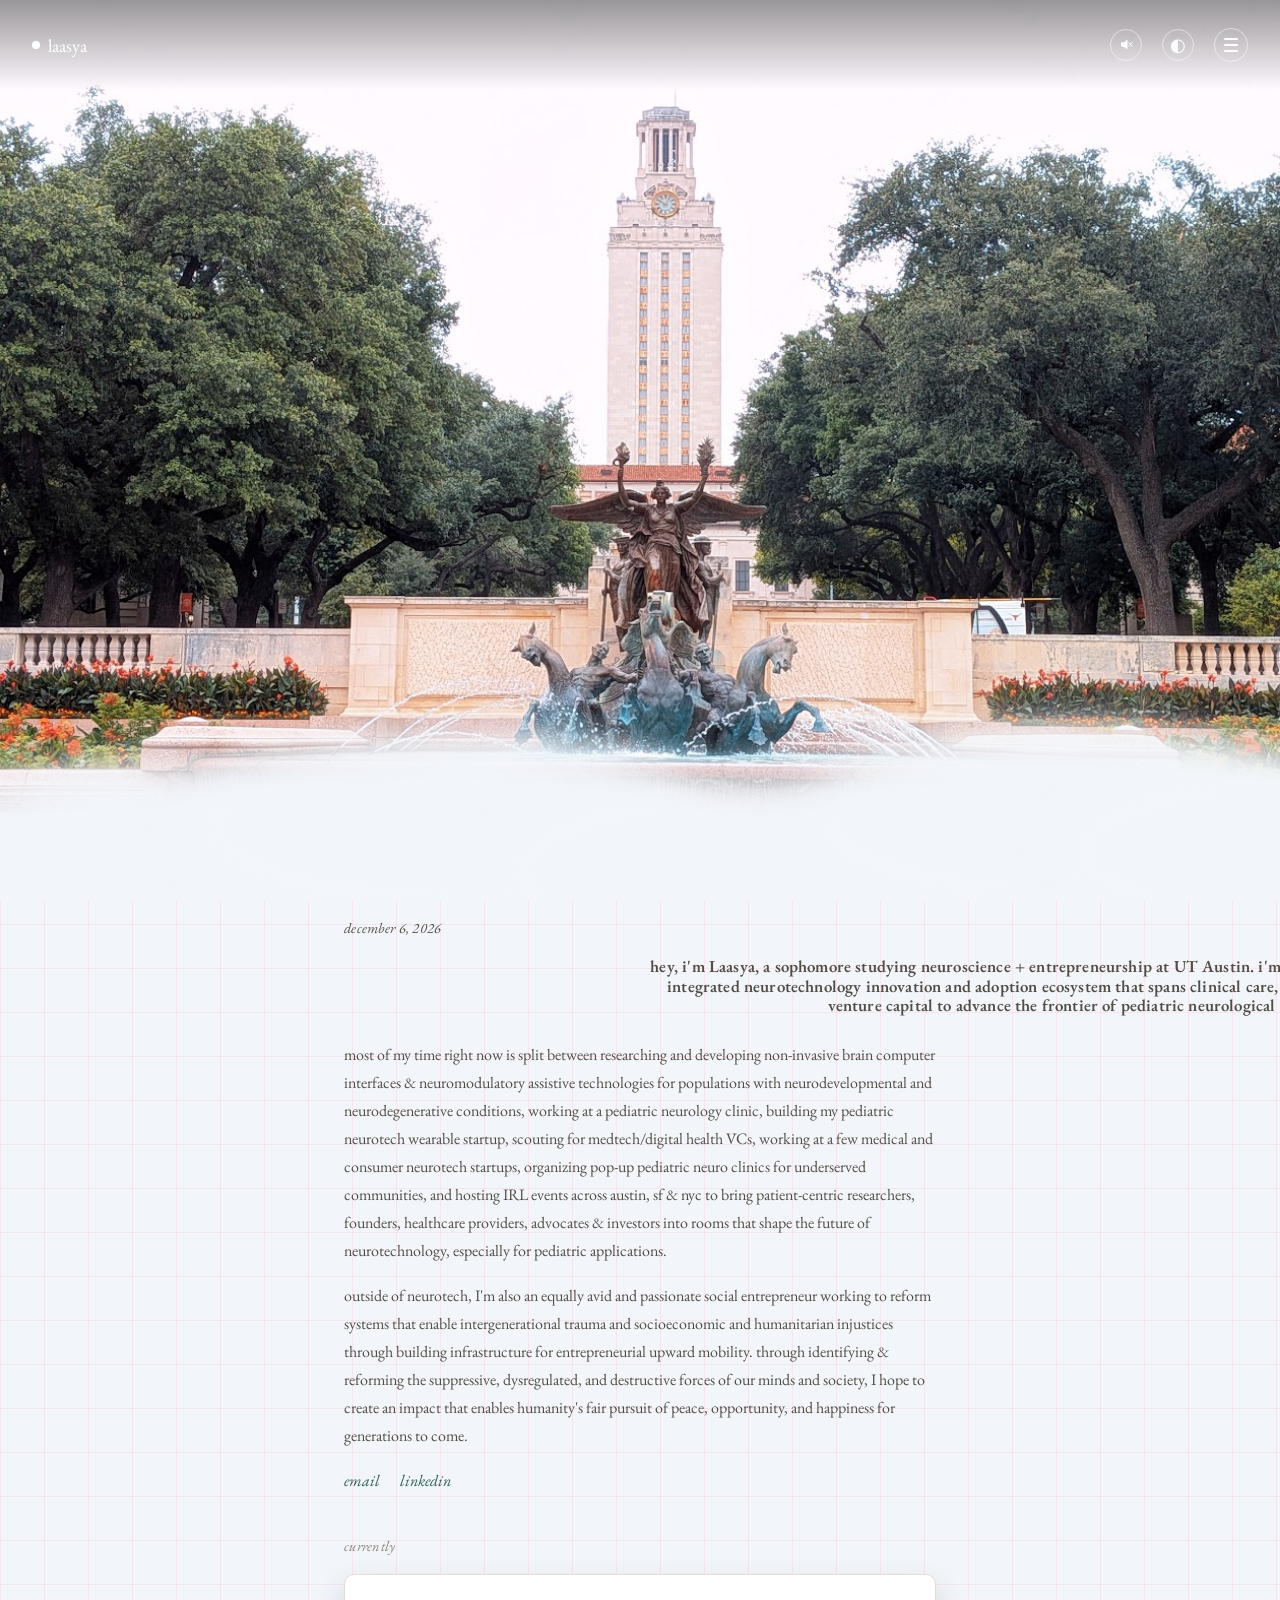
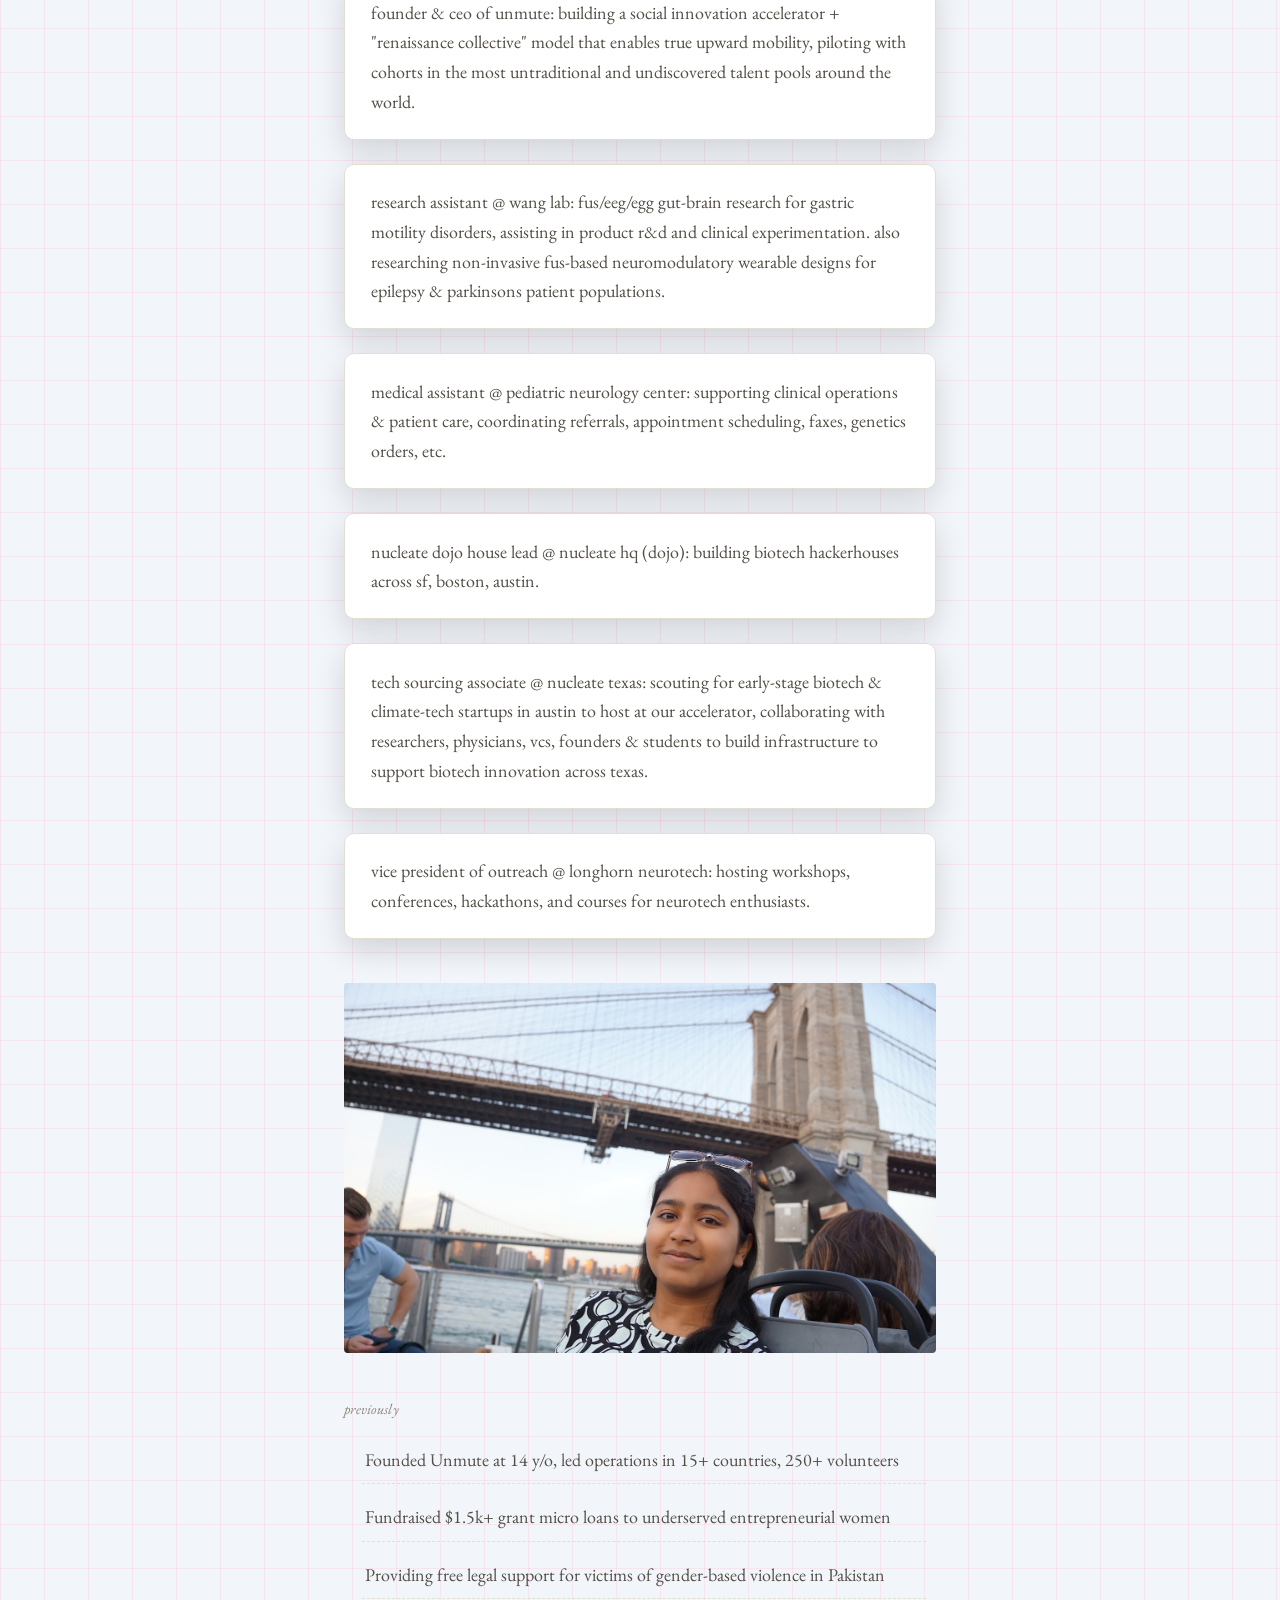
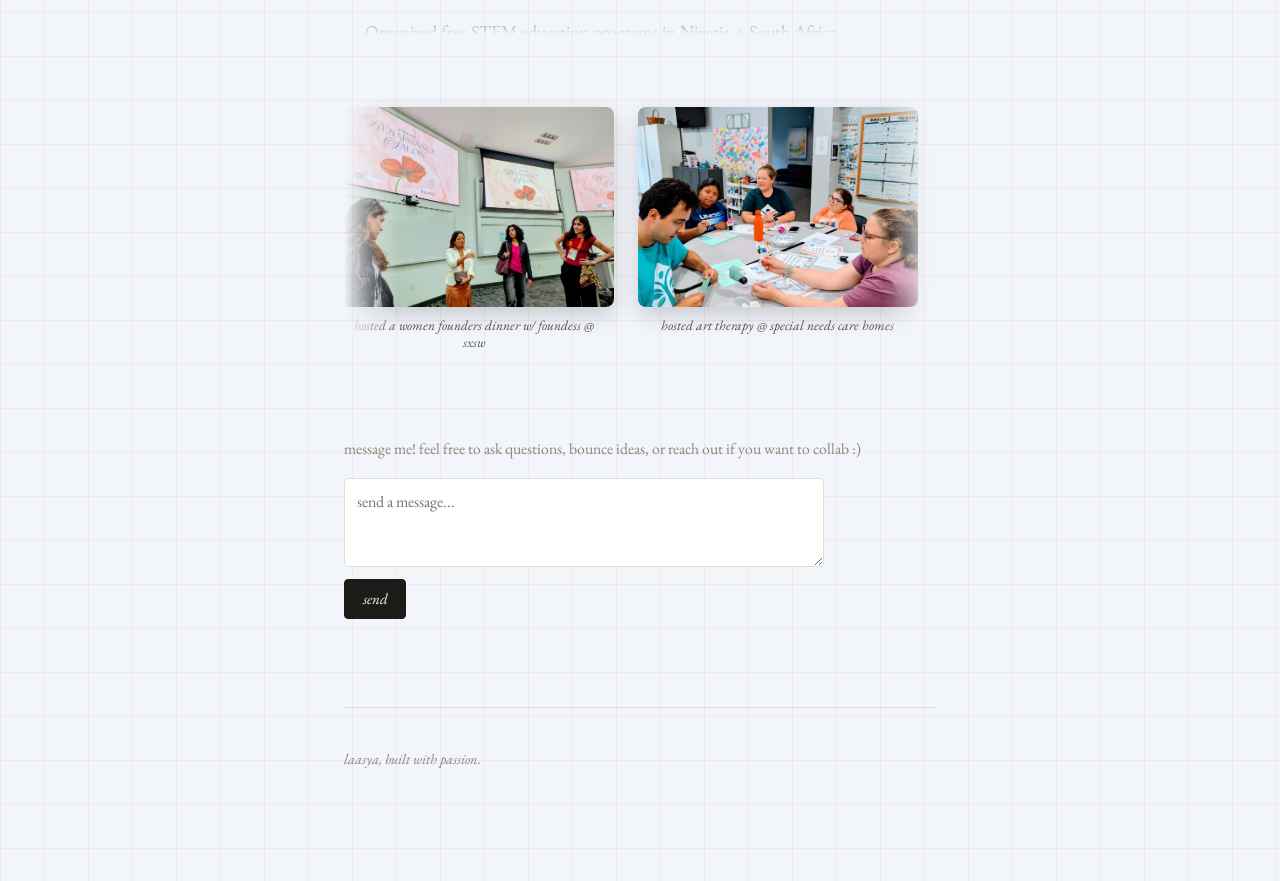
==== commit ad99218a: "Add files via upload" ====
--- a/index.html
+++ b/index.html
@@ -31,7 +31,7 @@
         laasya
       </a>
       <nav class="nav-links">
-        <button id="sound-toggle" class="icon-toggle" aria-label="toggle video sound">🔇</button>
+        <button id="sound-toggle" class="icon-toggle" aria-label="toggle video sound"></button>
         <button id="theme-toggle" class="icon-toggle" aria-label="toggle light/dark theme">◐</button>
         <div class="nav-menu">
           <button id="menu-toggle" class="menu-toggle" aria-label="open menu" aria-expanded="false">
@@ -40,7 +40,8 @@
           <div class="menu-dropdown" id="menu-dropdown">
             <a href="about.html">my story</a>
             <a href="research.html">research</a>
-            <a href="journal.html">journal</a>
+            <a href="journal.html">journey</a>
+            <a href="press.html">press</a>
             <a href="projects.html">projects</a>
           </div>
         </div>
--- a/styles.css
+++ b/styles.css
@@ -16,8 +16,8 @@
 
   --body-font: "EB Garamond", Garamond, Georgia, serif;
   --head-font: Georgia, "EB Garamond", serif;
-  --hero-font: "Instrument Serif", Georgia, serif;
-  --sans-font: "Poppins", -apple-system, BlinkMacSystemFont, sans-serif;
+  --hero-font: "EB Garamond", Garamond, Georgia, serif;
+  --sans-font: "EB Garamond", Garamond, Georgia, serif;
 
   --measure: 640px;
 }
@@ -40,6 +40,7 @@
 
 body {
   margin: 0;
+  overflow-x: hidden; /* safety net for the wide-breakout hero statement below */
   background-color: var(--paper);
   background-image:
     linear-gradient(var(--grid-line) 1px, transparent 1px),
@@ -116,6 +117,9 @@
 .icon-toggle:hover { color: var(--signal); border-color: var(--signal); }
 .theme-toggle:focus-visible,
 .icon-toggle:focus-visible { outline: 2px solid var(--signal); outline-offset: 2px; }
+.icon-toggle svg { width: 15px; height: 15px; display: block; }
+.icon-toggle svg path,
+.icon-toggle svg polygon { fill: currentColor; stroke: currentColor; }
 
 .nav-menu { position: relative; }
 .menu-toggle {
@@ -169,6 +173,13 @@
   font-size: 0.98rem;
 }
 .menu-dropdown a:hover { background: var(--paper); color: var(--signal); }
+
+/* the hero nav (home page) makes its direct links white for contrast over
+   the photo/video, but that selector was also matching the dropdown menu
+   links nested inside it, making them invisible on a light-mode white
+   dropdown card. force the dropdown back to normal readable colors. */
+.hero-nav .menu-dropdown a { color: var(--ink-soft); }
+.hero-nav .menu-dropdown a:hover { background: var(--paper); color: var(--signal); }
 
 /* ---------------- Hero (full-bleed slider + overlaid nav, like jia.build) ---------------- */
 .hero {
@@ -279,21 +290,24 @@
    large centered serif, generous line spacing */
 .hero-statement {
   font-family: var(--hero-font);
-  font-size: clamp(1.7rem, 4vw, 2.5rem);
-  line-height: 1.35;
+  font-weight: 600;
+  font-size: clamp(0.92rem, 2.6vw, 1.05rem);
+  line-height: 1.15;
   letter-spacing: 0.01em;
   text-align: center;
   color: var(--ink);
-  max-width: 760px;
-  margin-left: auto;
-  margin-right: auto;
+  width: 90vw;
+  max-width: 860px;
+  position: relative;
+  left: 50%;
+  transform: translateX(-50%);
   padding-bottom: 0.5rem;
 }
 
-/* the longer paragraphs, laid out like jia's intro block but in Poppins */
+/* the longer paragraphs, laid out like jia's intro block */
 .intro-body {
   font-family: var(--sans-font);
-  font-weight: 600;
+  font-weight: 400;
   font-size: 1rem;
   line-height: 1.75;
   text-align: left;
@@ -344,10 +358,19 @@
   overflow-y: visible;
   margin: 3.5rem 0;
   padding: 1rem 0.25rem 1.75rem;
-}
+  /* subtle disappearing-into-the-edge shadow effect as tiles scroll past,
+     matching the reference recording: a noticeably wide fade zone, not a
+     hairline one */
+  -webkit-mask-image: linear-gradient(to right, transparent, black 9%, black 91%, transparent);
+  mask-image: linear-gradient(to right, transparent, black 9%, black 91%, transparent);
+}
+.showcase-carousel::-webkit-scrollbar { height: 5px; }
+.showcase-carousel::-webkit-scrollbar-thumb { background: var(--muted); border-radius: 4px; }
+.showcase-carousel { scrollbar-width: thin; scrollbar-color: var(--muted) transparent; }
 .showcase-track {
   display: flex;
   gap: 1.5rem;
+  width: max-content;
 }
 .showcase-tile {
   flex: 0 0 auto;
@@ -375,13 +398,17 @@
   font-family: var(--body-font);
   font-style: italic;
   font-size: 0.85rem;
+  line-height: 1.3;
   color: var(--ink-soft);
   text-align: center;
-  margin: 0.6rem 0 0;
-}
-.showcase-carousel::-webkit-scrollbar { height: 6px; }
-.showcase-carousel::-webkit-scrollbar-thumb { background: var(--line); border-radius: 4px; }
-.showcase-carousel { scrollbar-width: thin; scrollbar-color: var(--line) transparent; }
+  margin: 0.6rem auto 0;
+  max-width: 88%;
+  display: -webkit-box;
+  -webkit-line-clamp: 2;
+  -webkit-box-orient: vertical;
+  overflow: hidden;
+}
+
 
 /* ---------------- Links row ---------------- */
 .links-row {
@@ -403,7 +430,8 @@
 }
 .stack-card {
   position: sticky;
-  top: calc(24px + var(--i, 0) * 16px);
+  top: 96px;
+  z-index: calc(var(--i, 0) + 1);
   background: var(--card);
   border: 1px solid var(--line);
   border-radius: 10px;
@@ -445,7 +473,12 @@
   -webkit-mask-image: linear-gradient(to bottom, transparent, black 12%, black 88%, transparent);
   mask-image: linear-gradient(to bottom, transparent, black 12%, black 88%, transparent);
   padding: 0.5rem 0;
-}
+  scrollbar-gutter: stable;
+}
+/* scrollbar acts as the manual "slider bar" control while auto-scroll runs */
+.accomplishments-scroll::-webkit-scrollbar { width: 6px; }
+.accomplishments-scroll::-webkit-scrollbar-thumb { background: var(--muted); border-radius: 4px; }
+.accomplishments-scroll { scrollbar-width: thin; scrollbar-color: var(--muted) transparent; }
 .accomplishments-list {
   list-style: none;
   margin: 0;
@@ -460,12 +493,64 @@
 }
 .accomplishments-list li:last-child { border-bottom: none; }
 
-/* thin scrollbar so it doesn't look like a stock browser widget */
-.accomplishments-scroll::-webkit-scrollbar { width: 5px; }
-.accomplishments-scroll::-webkit-scrollbar-thumb { background: var(--line); border-radius: 4px; }
-.accomplishments-scroll { scrollbar-width: thin; scrollbar-color: var(--line) transparent; }
-
-/* ---------------- Journal (glassmorphic Medium cards) ---------------- */
+/* ---------------- Journey (substack + medium, stacking-card style) ---------------- */
+.journey-intro {
+  color: var(--ink-soft);
+  margin: 0 0 1.75rem;
+}
+.journey-section + .journey-section { margin-top: 3.5rem; }
+.article-stack-wrap { position: relative; }
+.article-stack-card {
+  position: sticky;
+  top: 96px;
+  display: flex;
+  gap: 1.1rem;
+  align-items: center;
+  background: var(--card);
+  border: 1px solid var(--line);
+  border-radius: 10px;
+  padding: 1rem;
+  margin-bottom: 1.5rem;
+  box-shadow: 0 12px 30px rgba(0,0,0,0.14);
+  text-decoration: none;
+  color: var(--ink);
+}
+.article-stack-thumb {
+  flex: 0 0 96px;
+  width: 96px;
+  height: 96px;
+  border-radius: 8px;
+  background-size: cover;
+  background-position: center;
+  background-color: var(--line);
+}
+.article-stack-body { min-width: 0; }
+.article-stack-date {
+  font-family: var(--body-font);
+  font-style: italic;
+  font-size: 0.82rem;
+  color: var(--muted);
+  margin: 0 0 0.3rem;
+}
+.article-stack-title {
+  font-family: var(--head-font);
+  font-size: 1.05rem;
+  font-weight: 400;
+  margin: 0 0 0.3rem;
+  line-height: 1.3;
+}
+.article-stack-desc {
+  font-size: 0.9rem;
+  color: var(--ink-soft);
+  margin: 0;
+  display: -webkit-box;
+  -webkit-line-clamp: 2;
+  -webkit-box-orient: vertical;
+  overflow: hidden;
+}
+.journal-empty { color: var(--muted); font-style: italic; }
+
+/* ---------------- Journal (legacy glassmorphic Medium cards, unused now but kept for reference) ---------------- */
 .journal-grid {
   display: grid;
   grid-template-columns: repeat(auto-fill, minmax(240px, 1fr));
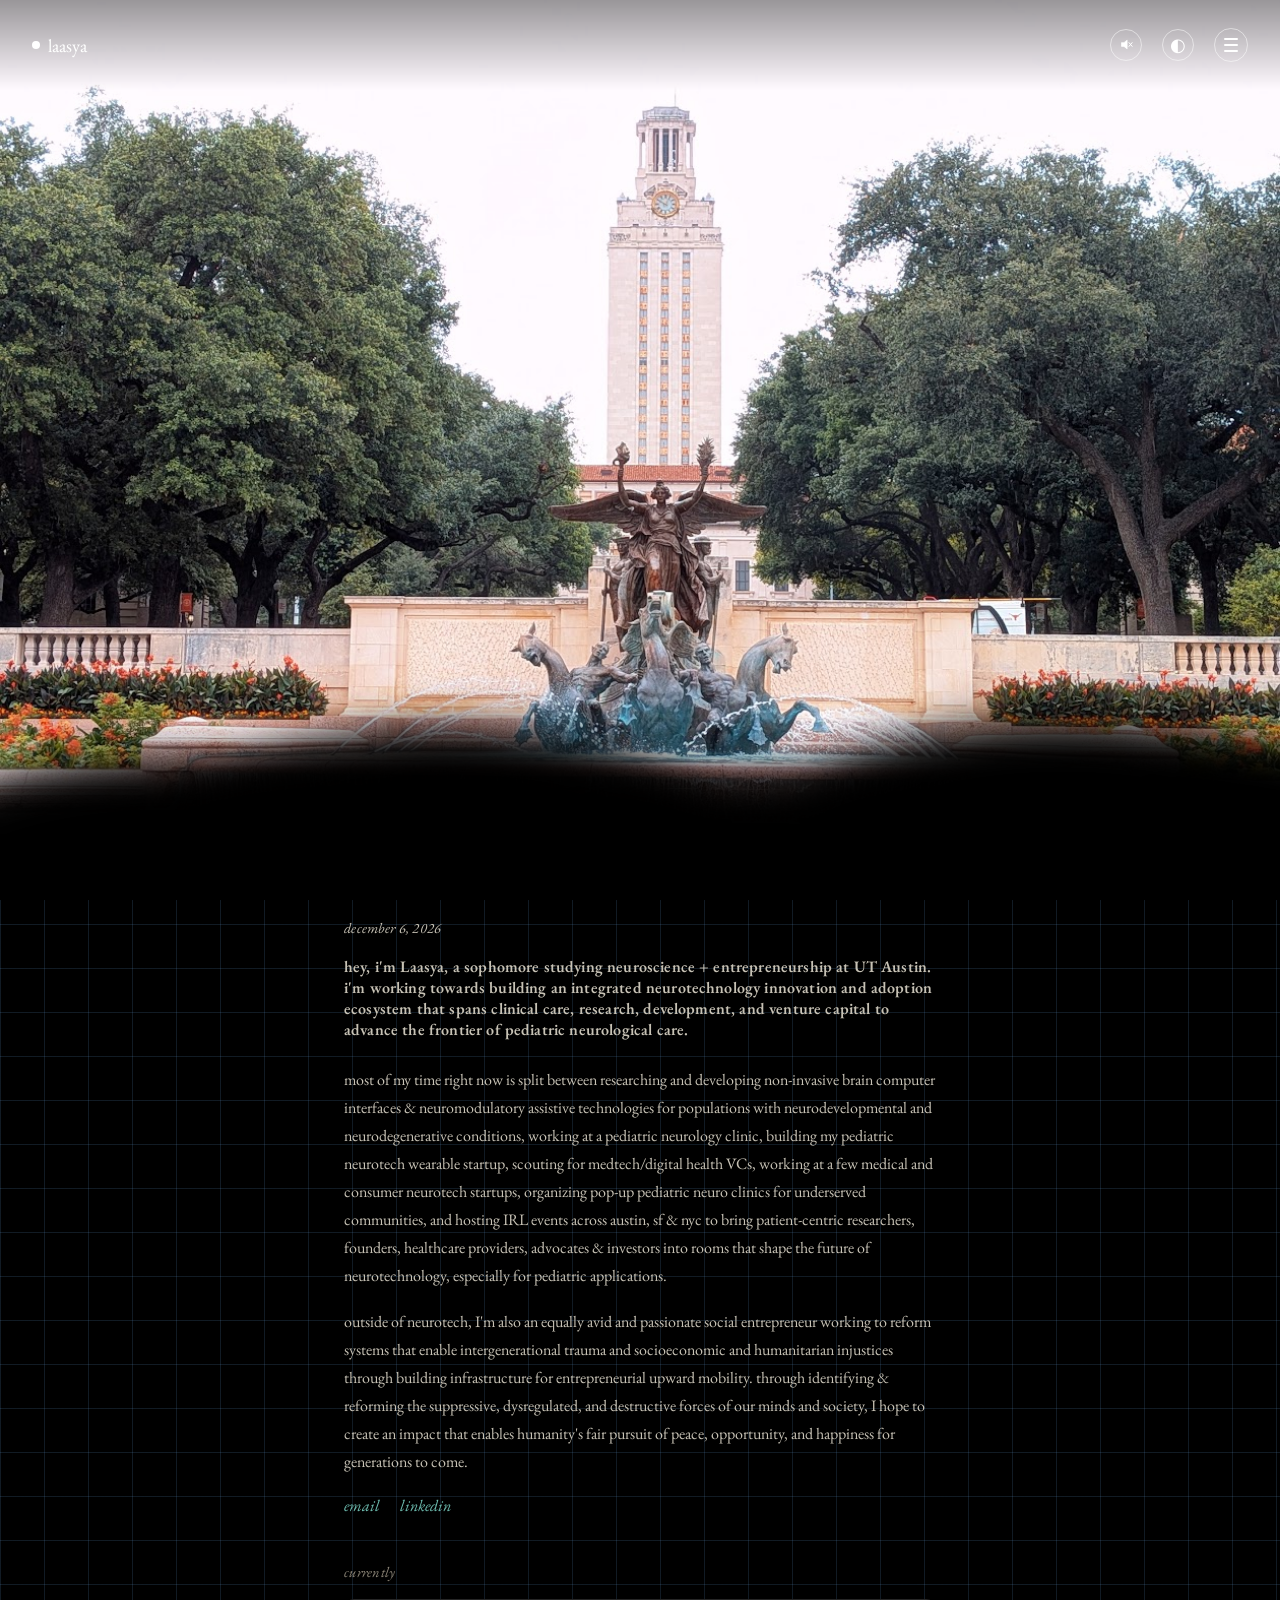
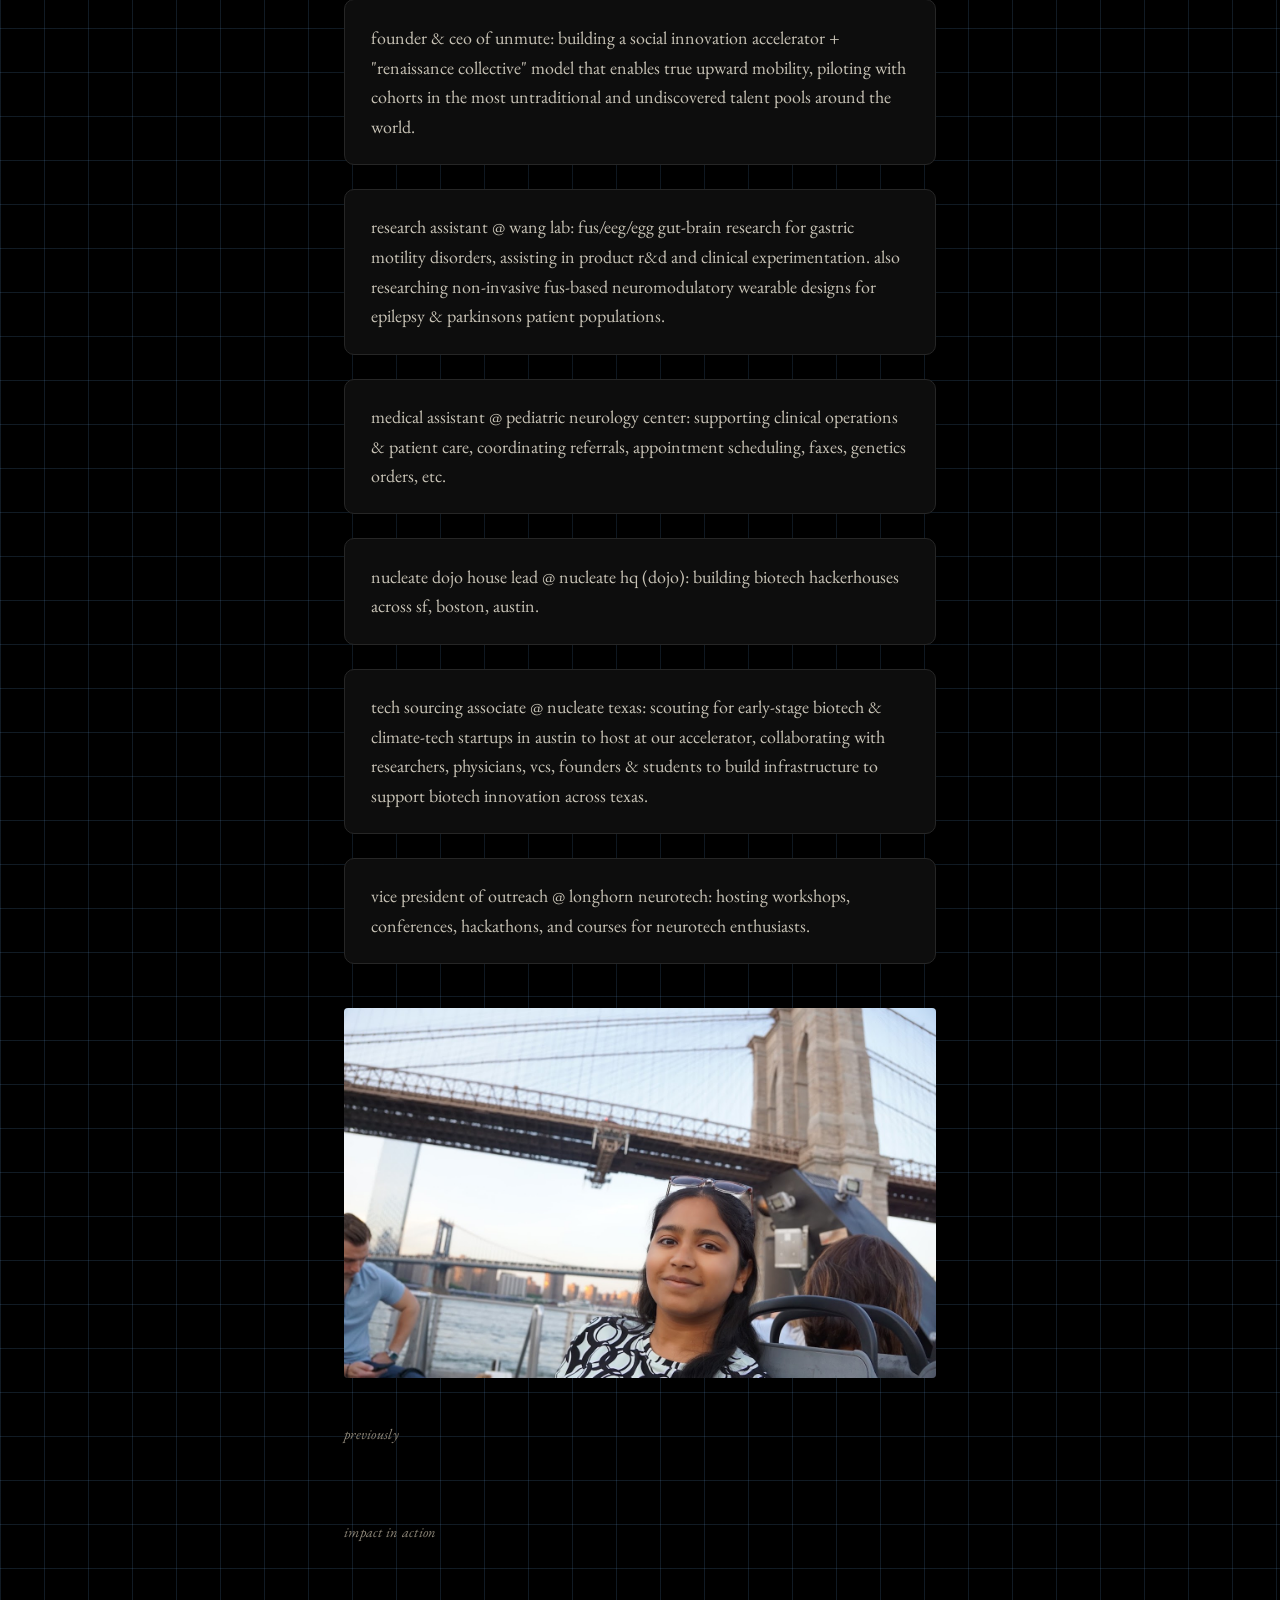
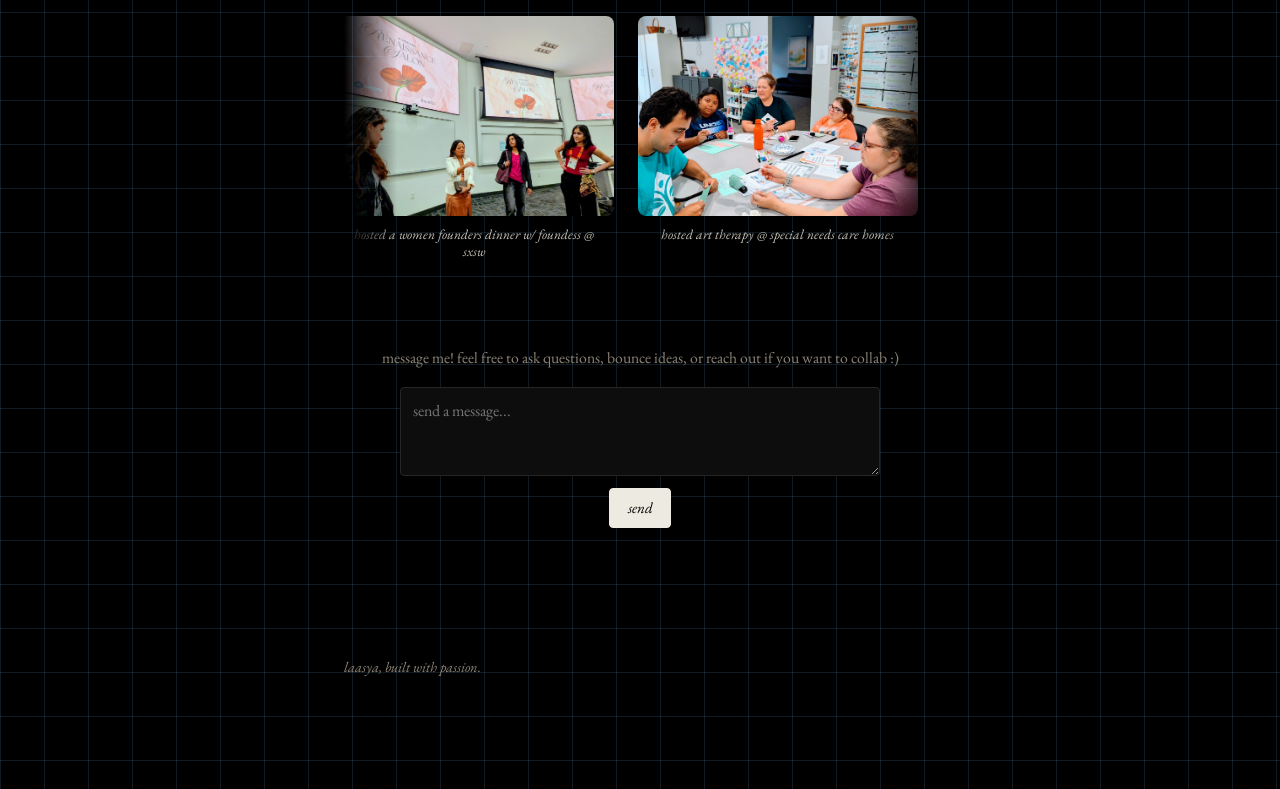
==== commit b3846333: "Add files via upload" ====
--- a/index.html
+++ b/index.html
@@ -8,8 +8,7 @@
 <script>
   (function () {
     var stored = localStorage.getItem("theme");
-    var prefersDark = window.matchMedia("(prefers-color-scheme: dark)").matches;
-    document.documentElement.setAttribute("data-theme", stored || (prefersDark ? "dark" : "light"));
+    document.documentElement.setAttribute("data-theme", stored || "dark");
   })();
 </script>
 <link rel="preconnect" href="https://fonts.googleapis.com">
@@ -38,12 +37,12 @@
             <span></span><span></span><span></span>
           </button>
           <div class="menu-dropdown" id="menu-dropdown">
-            <a href="about.html">my story</a>
-            <a href="research.html">research</a>
-            <a href="journal.html">journey</a>
-            <a href="press.html">press</a>
-            <a href="projects.html">projects</a>
-          </div>
+          <a href="about.html">my story</a>
+          <a href="journal.html">journey</a>
+          <a href="research.html">research</a>
+          <a href="projects.html">projects</a>
+          <a href="press.html">press</a>
+        </div>
         </div>
       </nav>
     </header>
@@ -160,6 +159,7 @@
     </section>
 
     <!-- SHOWCASE CAROUSEL — edit showcase.js to add photos/videos and links -->
+    <p class="section-label">impact in action</p>
     <div class="showcase-carousel">
       <div class="showcase-track" id="showcase-track"></div>
     </div>
--- a/styles.css
+++ b/styles.css
@@ -40,7 +40,6 @@
 
 body {
   margin: 0;
-  overflow-x: hidden; /* safety net for the wide-breakout hero statement below */
   background-color: var(--paper);
   background-image:
     linear-gradient(var(--grid-line) 1px, transparent 1px),
@@ -177,9 +176,11 @@
 /* the hero nav (home page) makes its direct links white for contrast over
    the photo/video, but that selector was also matching the dropdown menu
    links nested inside it, making them invisible on a light-mode white
-   dropdown card. force the dropdown back to normal readable colors. */
-.hero-nav .menu-dropdown a { color: var(--ink-soft); }
-.hero-nav .menu-dropdown a:hover { background: var(--paper); color: var(--signal); }
+   dropdown card. force the dropdown back to normal readable colors —
+   extra class in the selector below intentionally raises specificity so
+   this reliably wins regardless of where it sits in the stylesheet. */
+.hero-nav .nav-menu .menu-dropdown a { color: var(--ink-soft); }
+.hero-nav .nav-menu .menu-dropdown a:hover { background: var(--paper); color: var(--signal); }
 
 /* ---------------- Hero (full-bleed slider + overlaid nav, like jia.build) ---------------- */
 .hero {
@@ -291,16 +292,11 @@
 .hero-statement {
   font-family: var(--hero-font);
   font-weight: 600;
-  font-size: clamp(0.92rem, 2.6vw, 1.05rem);
-  line-height: 1.15;
+  font-size: 1rem;
+  line-height: 1.3;
   letter-spacing: 0.01em;
-  text-align: center;
+  text-align: left;
   color: var(--ink);
-  width: 90vw;
-  max-width: 860px;
-  position: relative;
-  left: 50%;
-  transform: translateX(-50%);
   padding-bottom: 0.5rem;
 }
 
@@ -604,12 +600,15 @@
 .journal-empty { color: var(--muted); font-style: italic; }
 
 /* ---------------- Ask ---------------- */
+.ask { text-align: center; }
 .ask-sub { color: var(--muted); font-size: 0.98rem; margin: 0 0 1rem; }
 .ask-form {
   display: flex;
   flex-direction: column;
+  align-items: center;
   gap: 0.75rem;
   max-width: 480px;
+  margin: 0 auto;
 }
 .ask-form textarea {
   font-family: var(--body-font);
@@ -620,10 +619,11 @@
   background: var(--card);
   color: var(--ink);
   resize: vertical;
+  width: 100%;
 }
 .ask-form textarea:focus-visible { outline: 2px solid var(--signal); }
 .ask-form button {
-  align-self: flex-start;
+  align-self: center;
   font-family: var(--body-font);
   font-style: italic;
   font-size: 0.95rem;
@@ -641,7 +641,6 @@
 .foot {
   margin-top: 4rem;
   padding-top: 1.5rem;
-  border-top: 1px solid var(--line);
   font-family: var(--body-font);
   font-style: italic;
   font-size: 0.9rem;
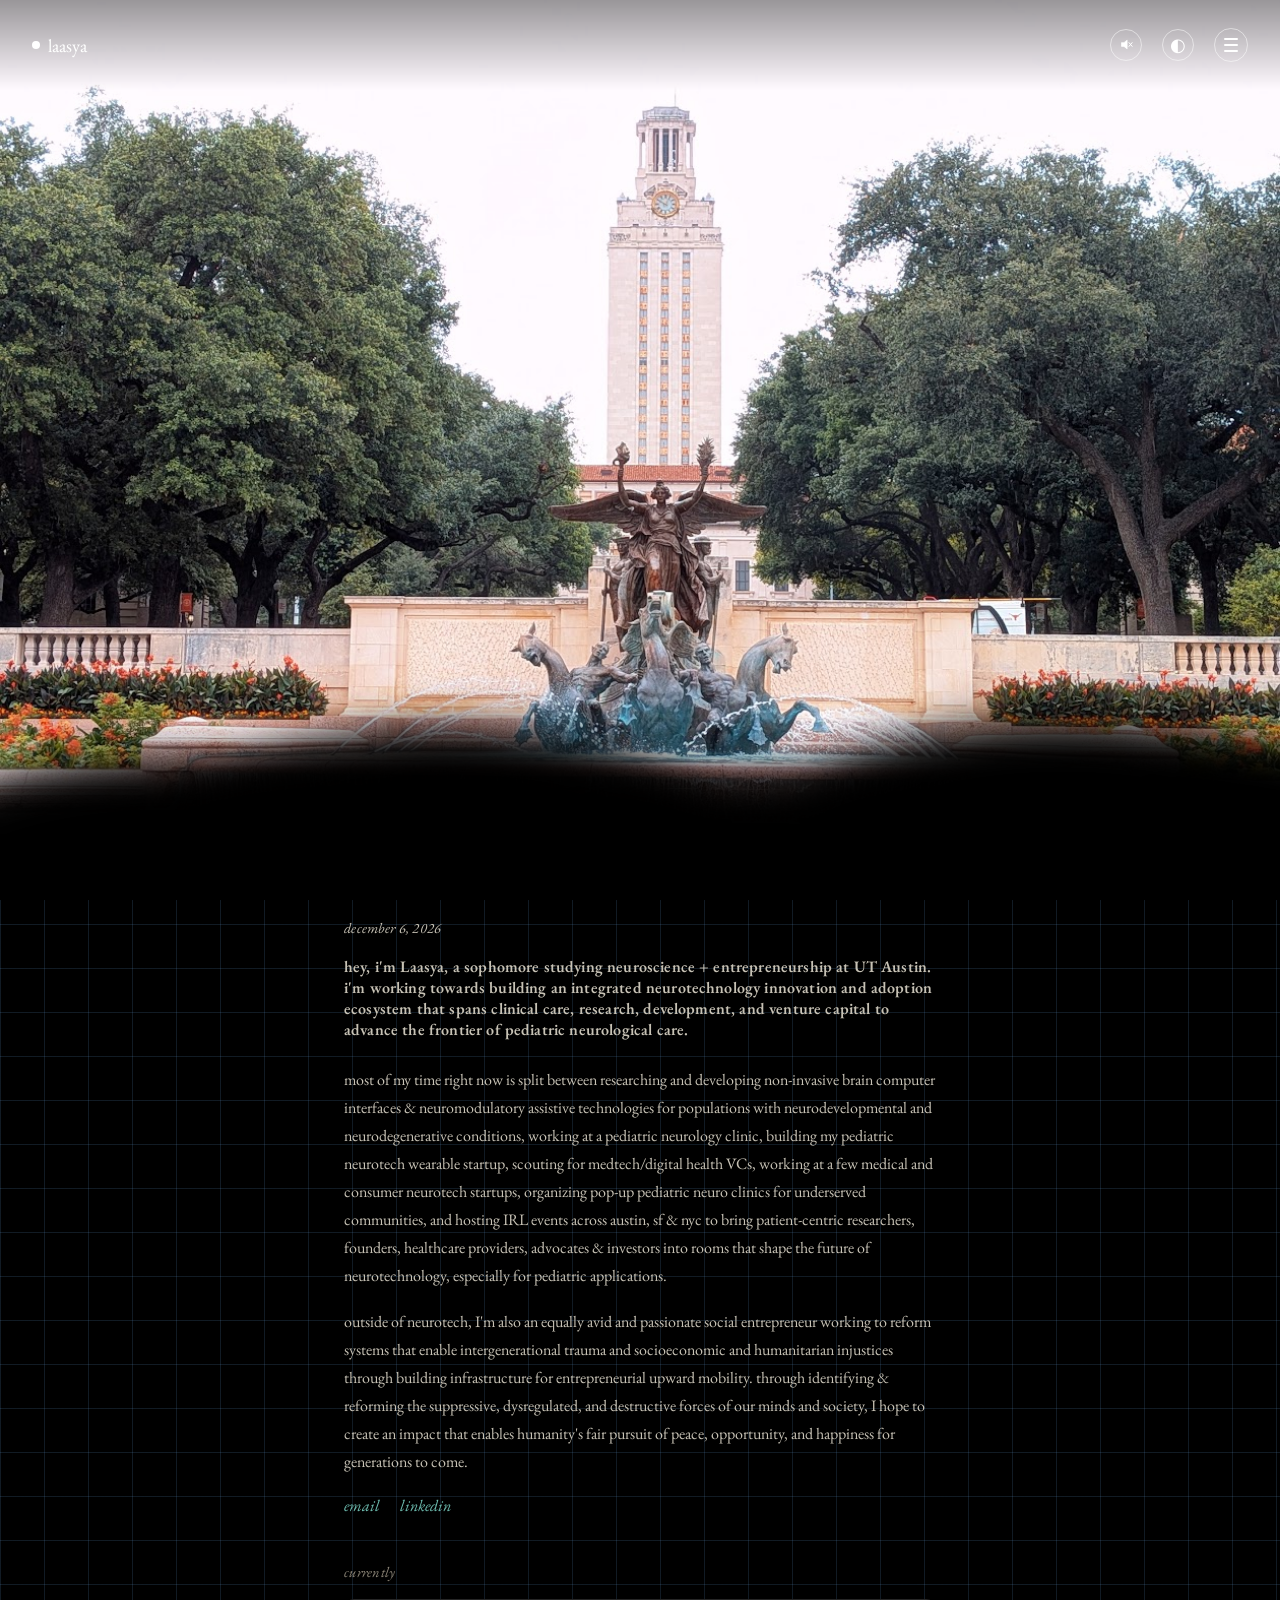
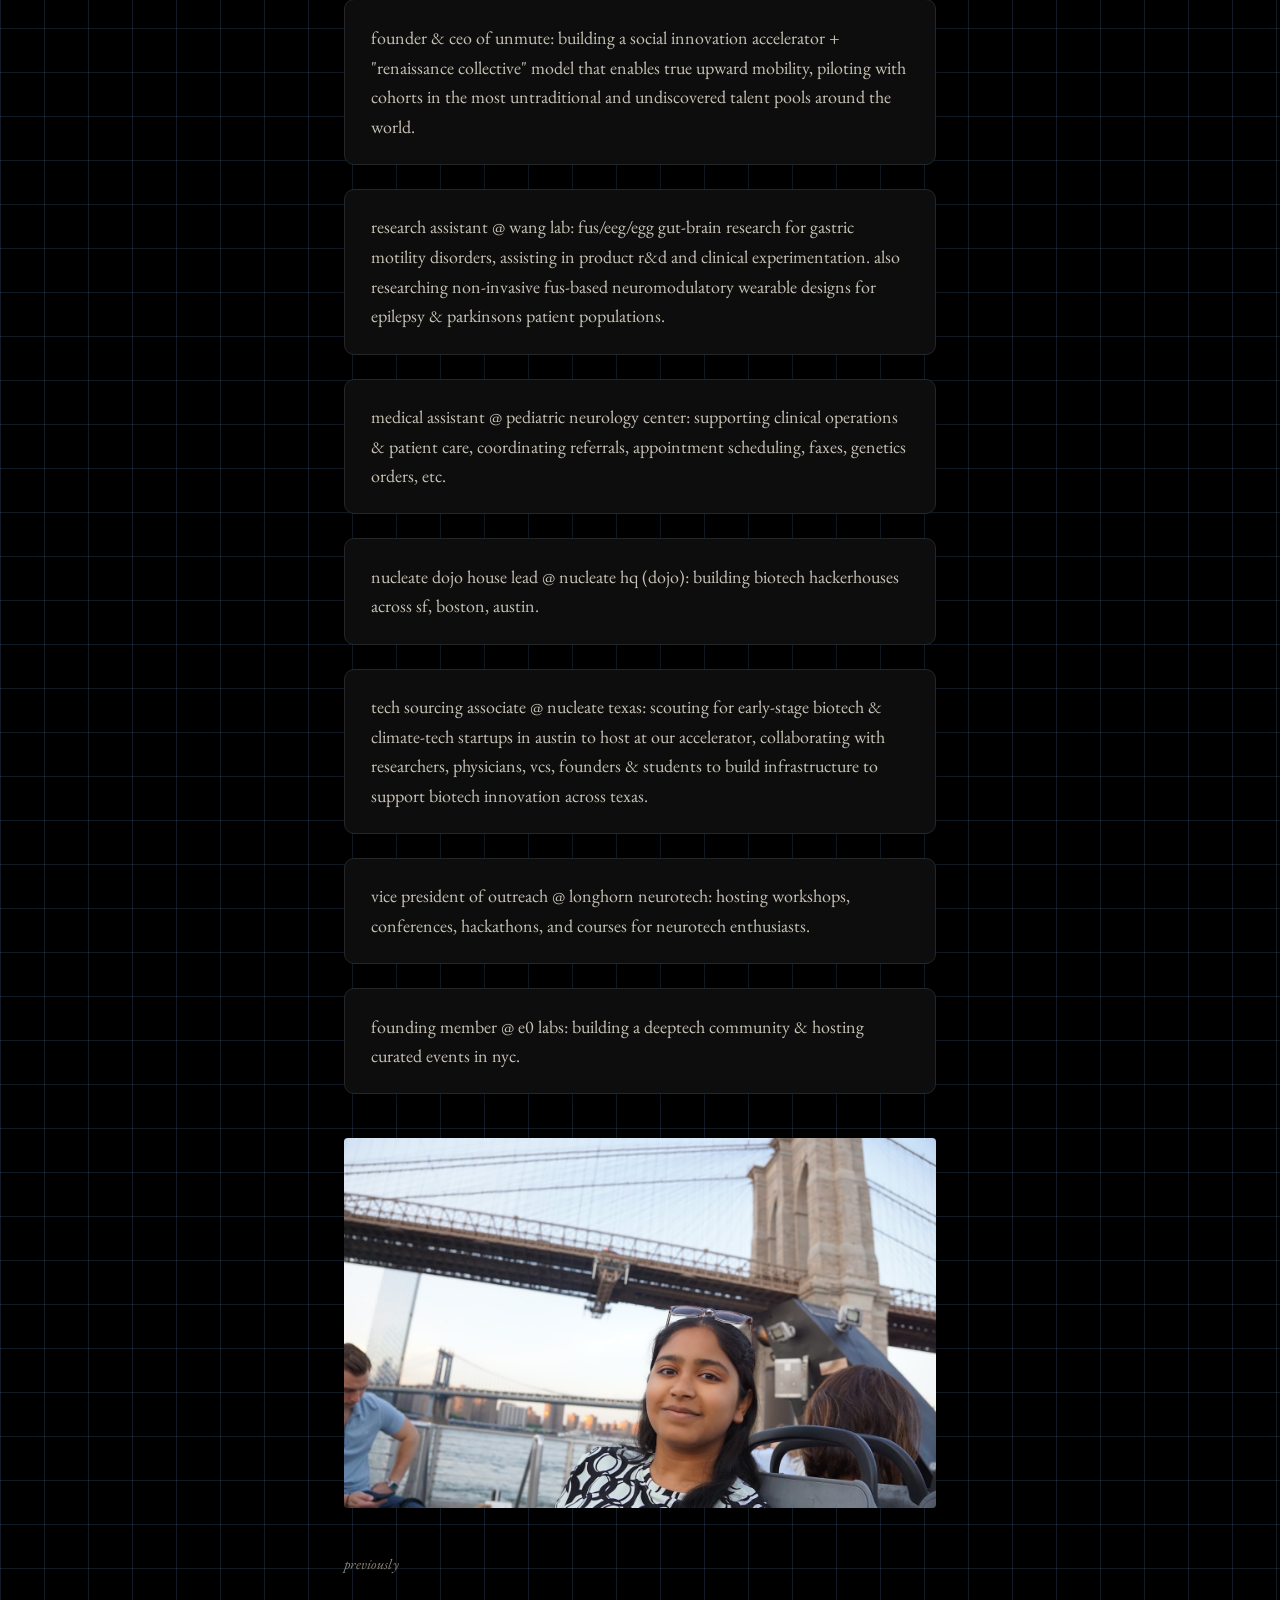
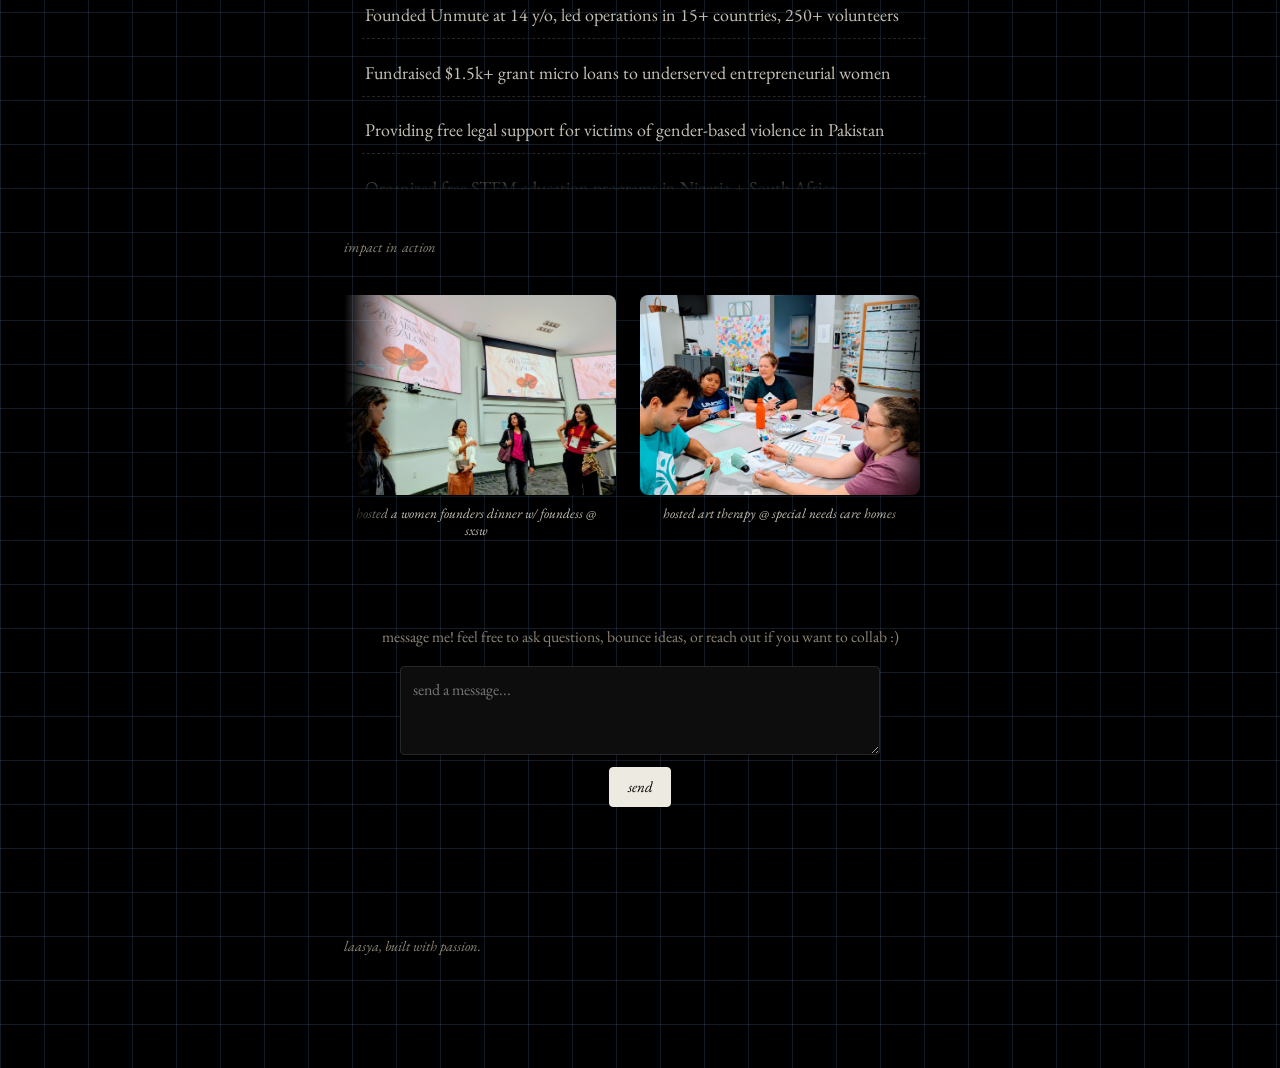
==== commit d312266d: "Add files via upload" ====
--- a/index.html
+++ b/index.html
@@ -142,6 +142,12 @@
             enthusiasts.
           </p>
         </div>
+        <div class="stack-card" style="--i:6">
+          <p>
+            founding member @ e0 labs: building a deeptech community
+            &amp; hosting curated events in nyc.
+          </p>
+        </div>
       </div>
     </section>
 
--- a/styles.css
+++ b/styles.css
@@ -360,6 +360,10 @@
   -webkit-mask-image: linear-gradient(to right, transparent, black 9%, black 91%, transparent);
   mask-image: linear-gradient(to right, transparent, black 9%, black 91%, transparent);
 }
+/* halves the gap specifically between the "impact in action" label and the
+   showcase carousel, so the label reads as directly captioning the photos
+   below it rather than floating separately */
+.section-label + .showcase-carousel { margin-top: 1.3rem; }
 .showcase-carousel::-webkit-scrollbar { height: 5px; }
 .showcase-carousel::-webkit-scrollbar-thumb { background: var(--muted); border-radius: 4px; }
 .showcase-carousel { scrollbar-width: thin; scrollbar-color: var(--muted) transparent; }
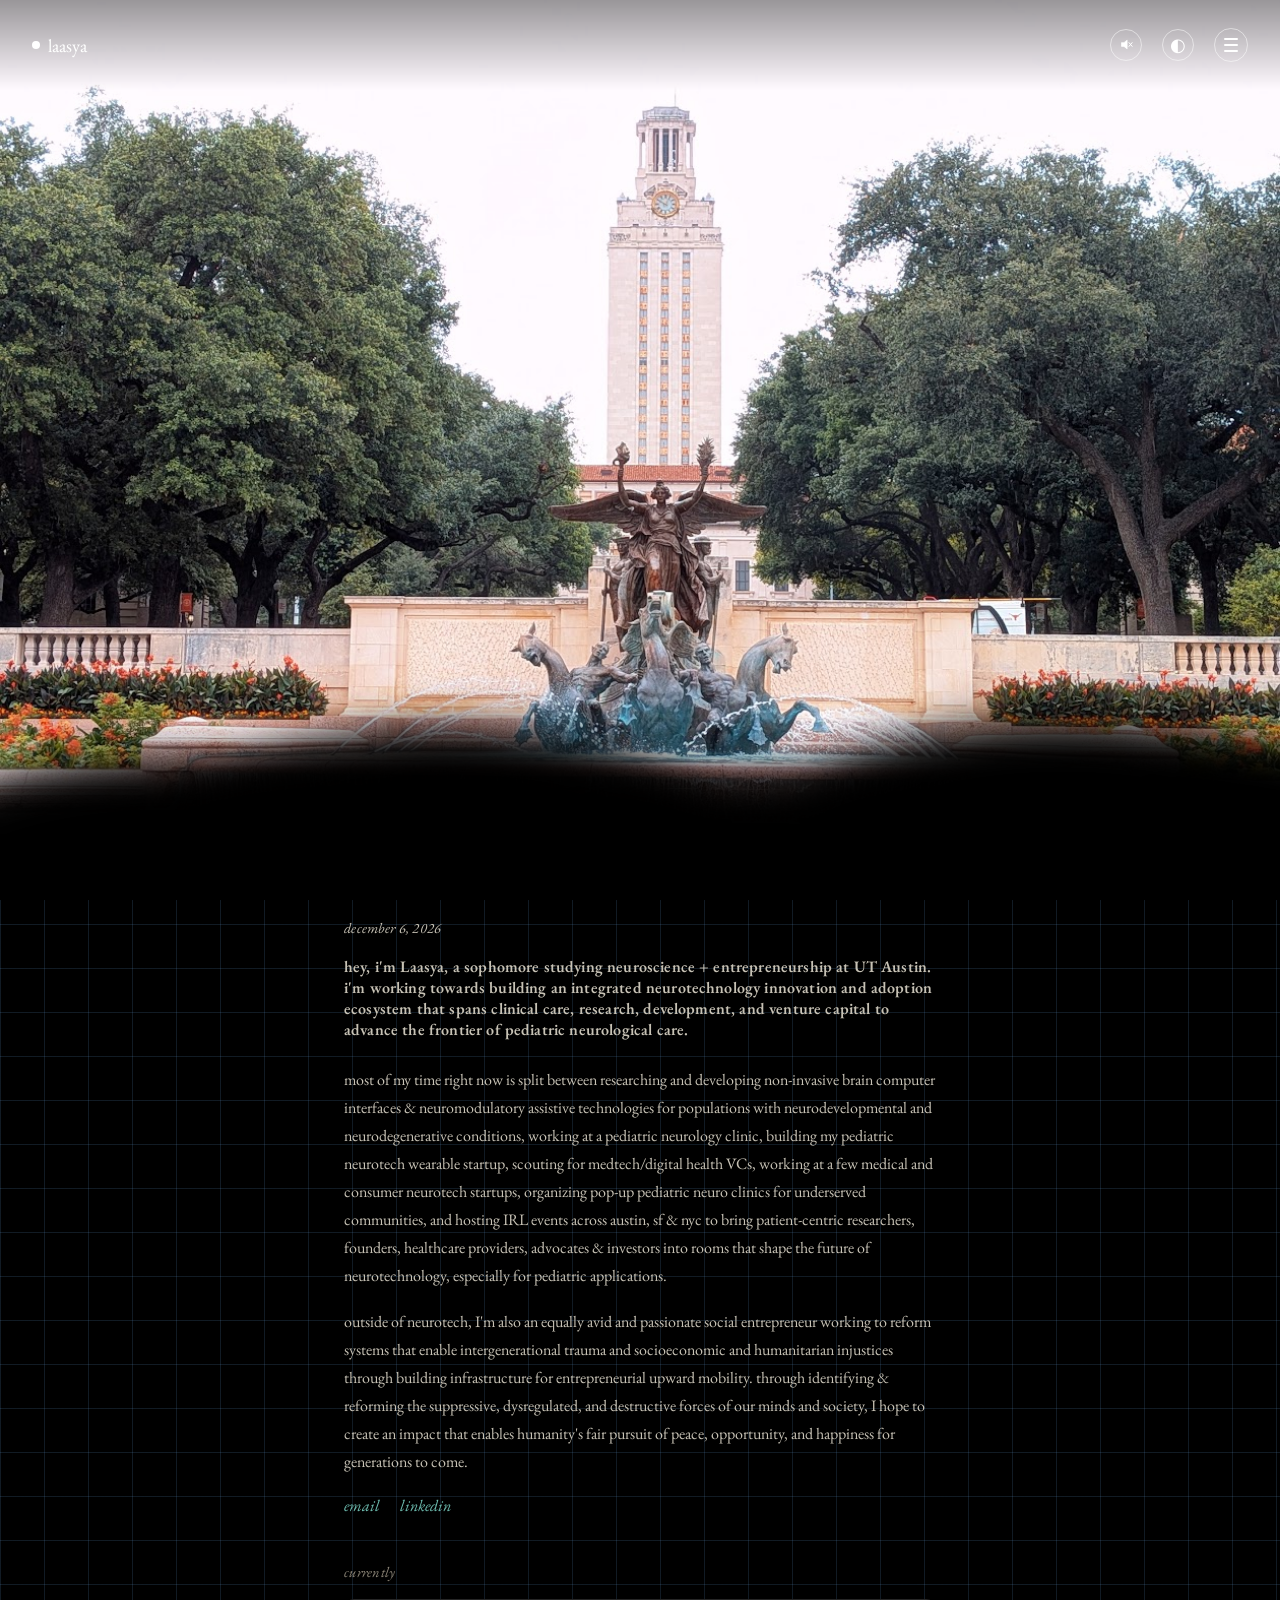
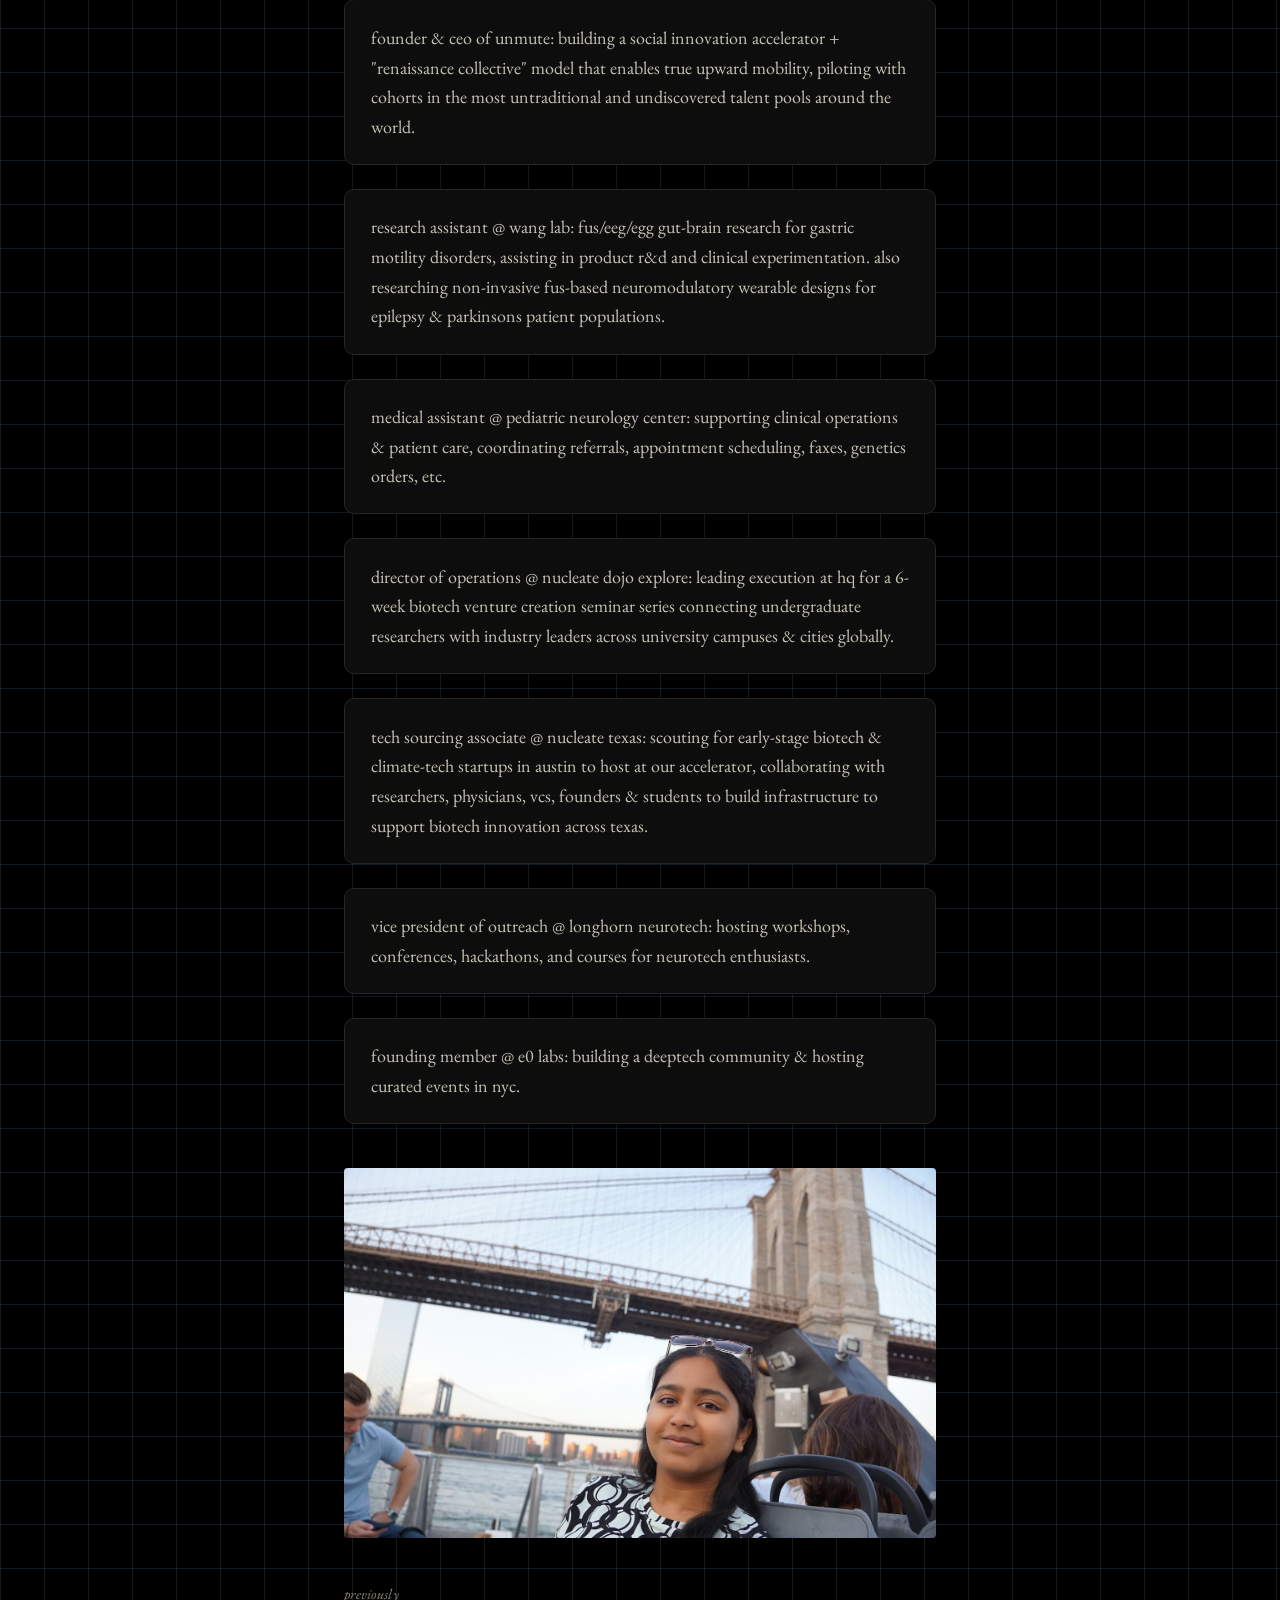
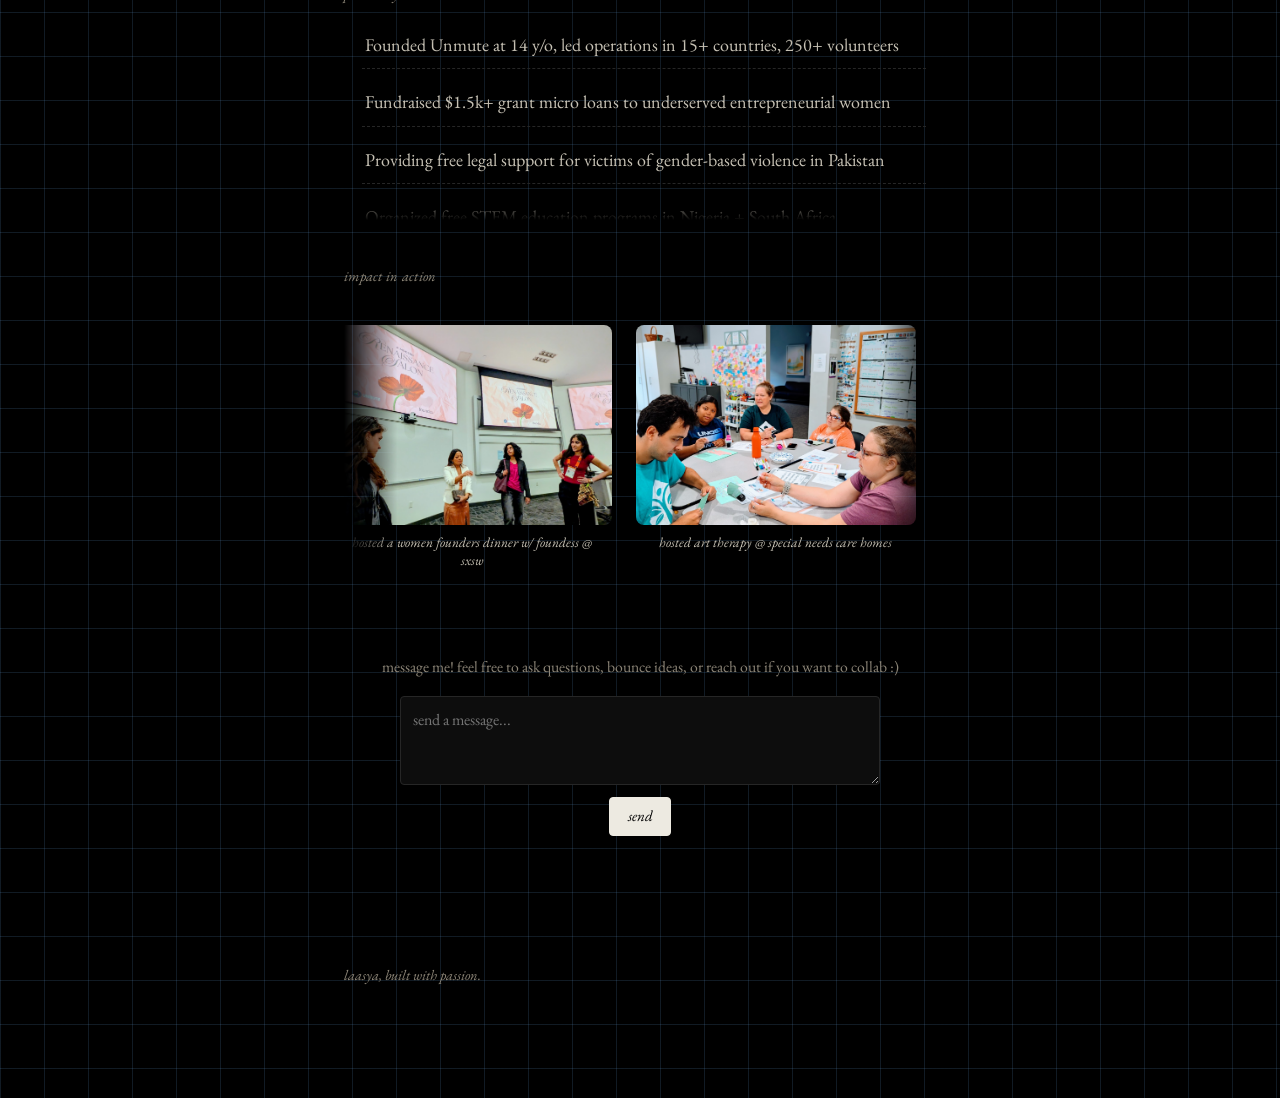
==== commit 436cc029: "Add files via upload" ====
--- a/index.html
+++ b/index.html
@@ -122,8 +122,10 @@
         </div>
         <div class="stack-card" style="--i:3">
           <p>
-            nucleate dojo house lead @ nucleate hq (dojo): building biotech
-            hackerhouses across sf, boston, austin.
+            director of operations @ nucleate dojo explore: leading
+            execution at hq for a 6-week biotech venture creation seminar
+            series connecting undergraduate researchers with industry
+            leaders across university campuses &amp; cities globally.
           </p>
         </div>
         <div class="stack-card" style="--i:4">
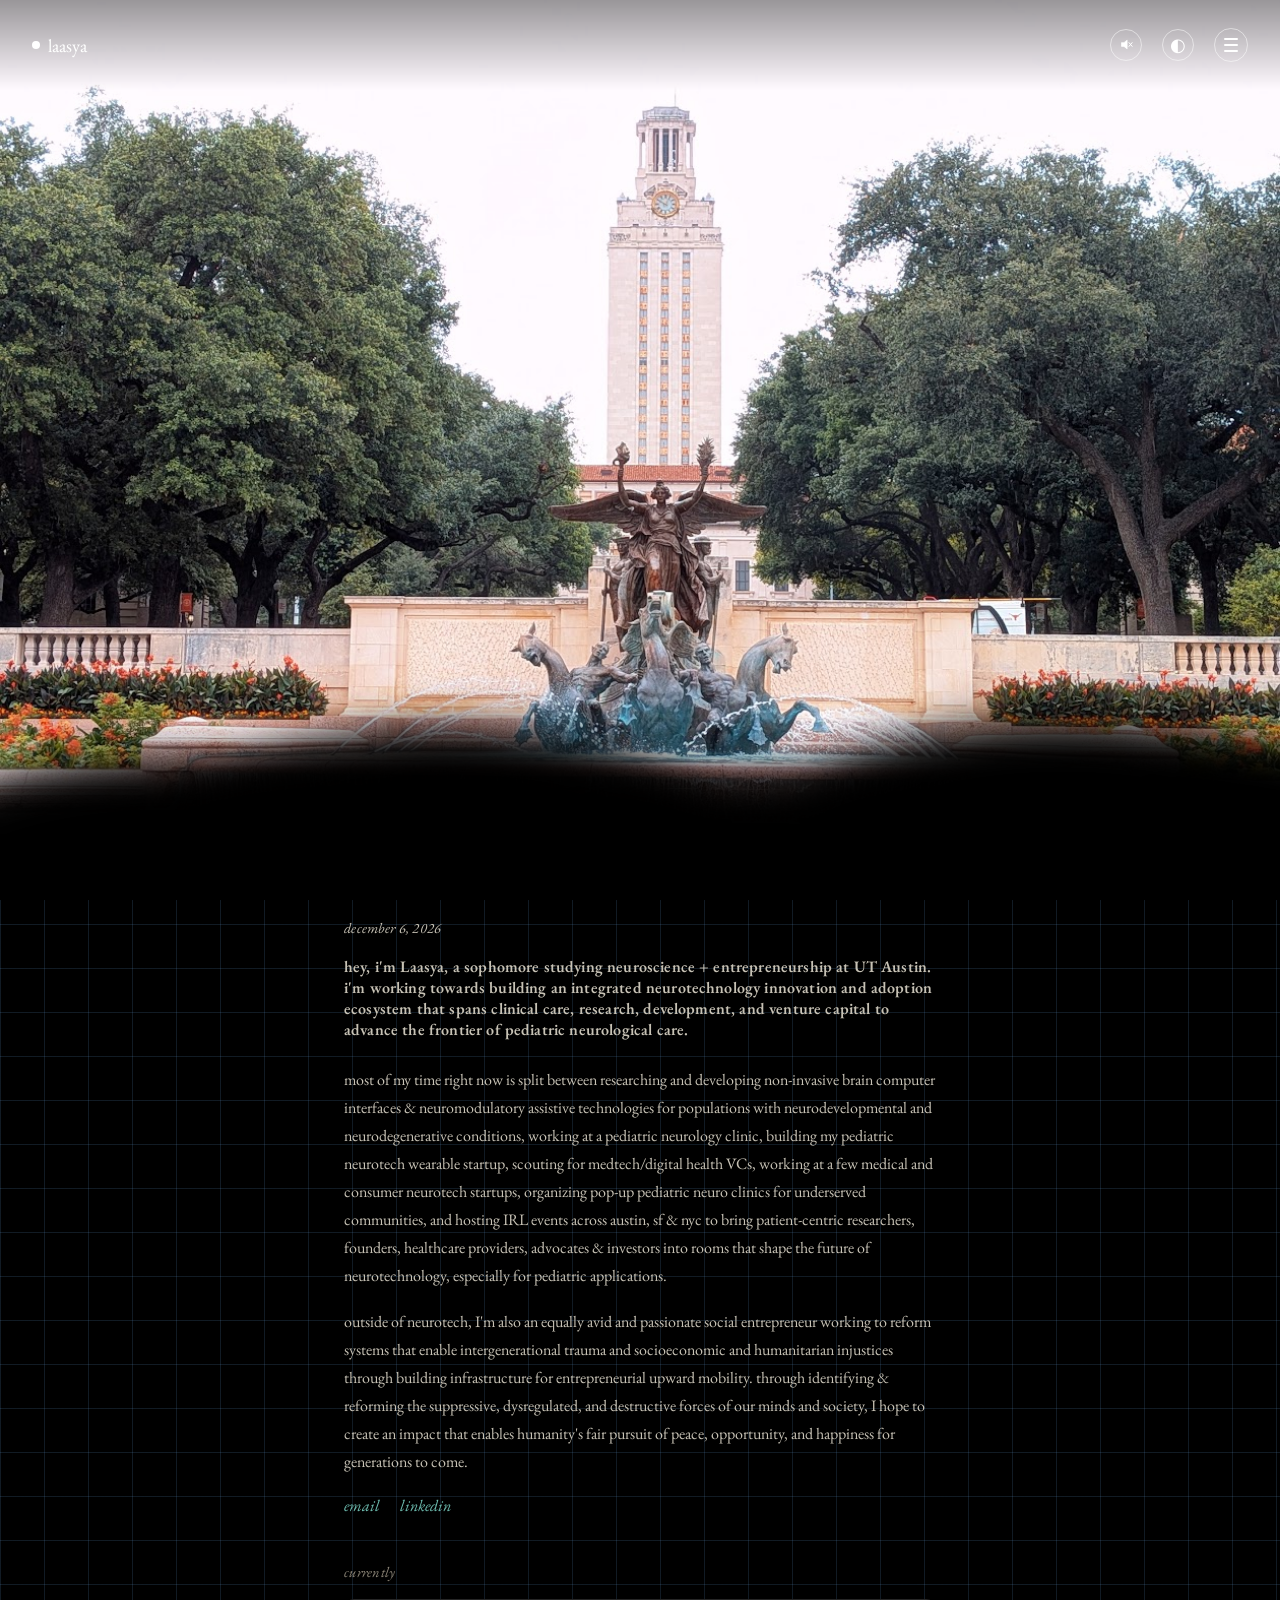
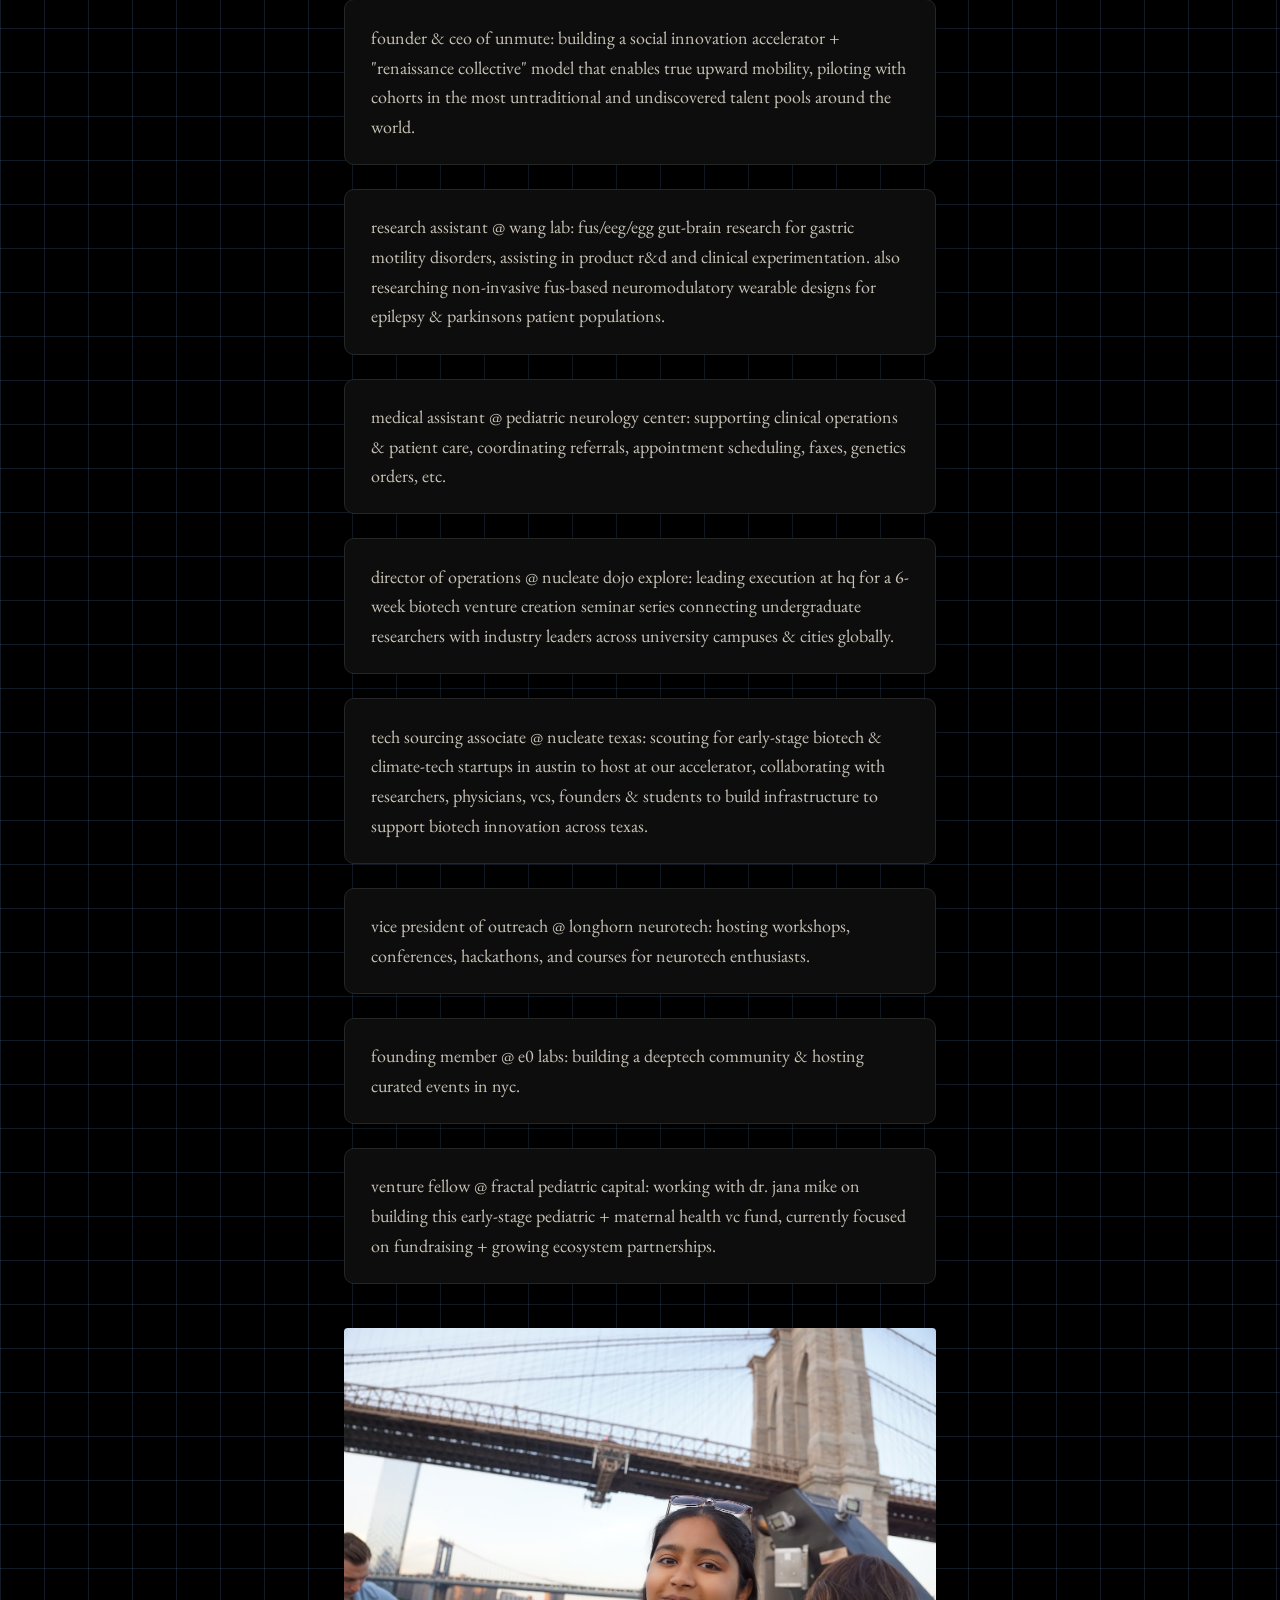
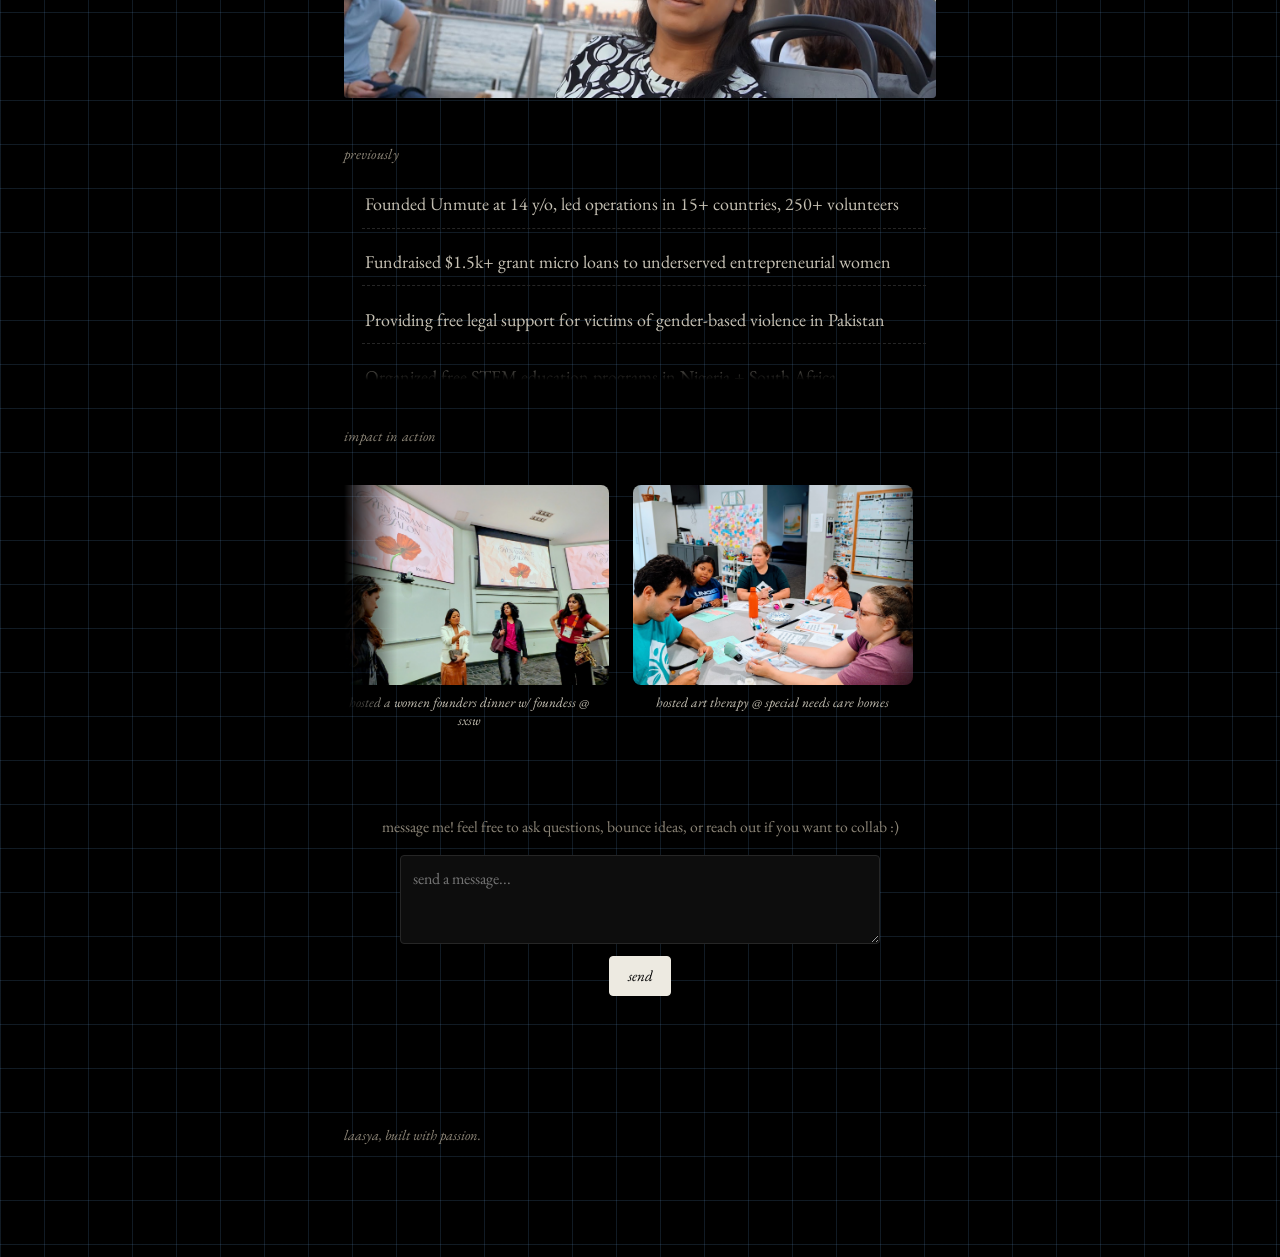
==== commit 0a19c5ad: "Add files via upload" ====
--- a/index.html
+++ b/index.html
@@ -150,6 +150,14 @@
             &amp; hosting curated events in nyc.
           </p>
         </div>
+        <div class="stack-card" style="--i:7">
+          <p>
+            venture fellow @ fractal pediatric capital: working with
+            dr. jana mike on building this early-stage pediatric + maternal
+            health vc fund, currently focused on fundraising + growing
+            ecosystem partnerships.
+          </p>
+        </div>
       </div>
     </section>
 
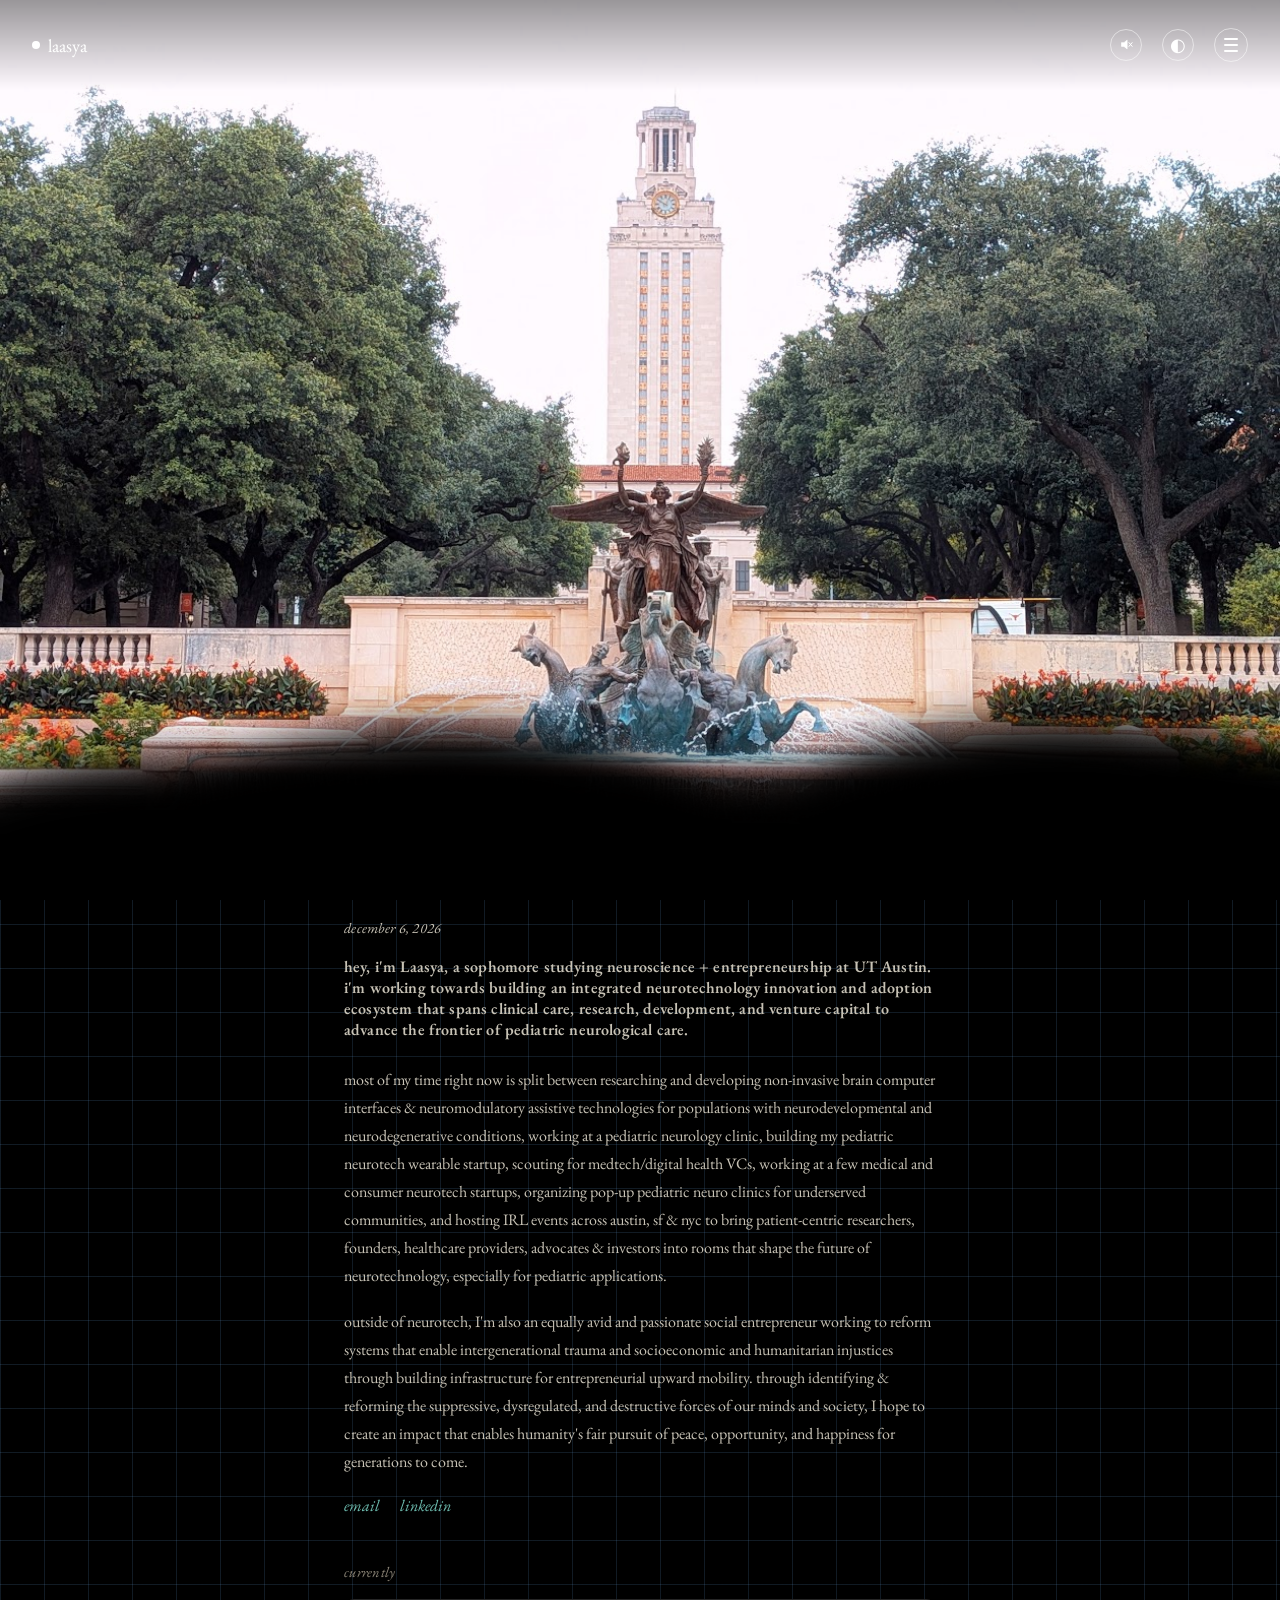
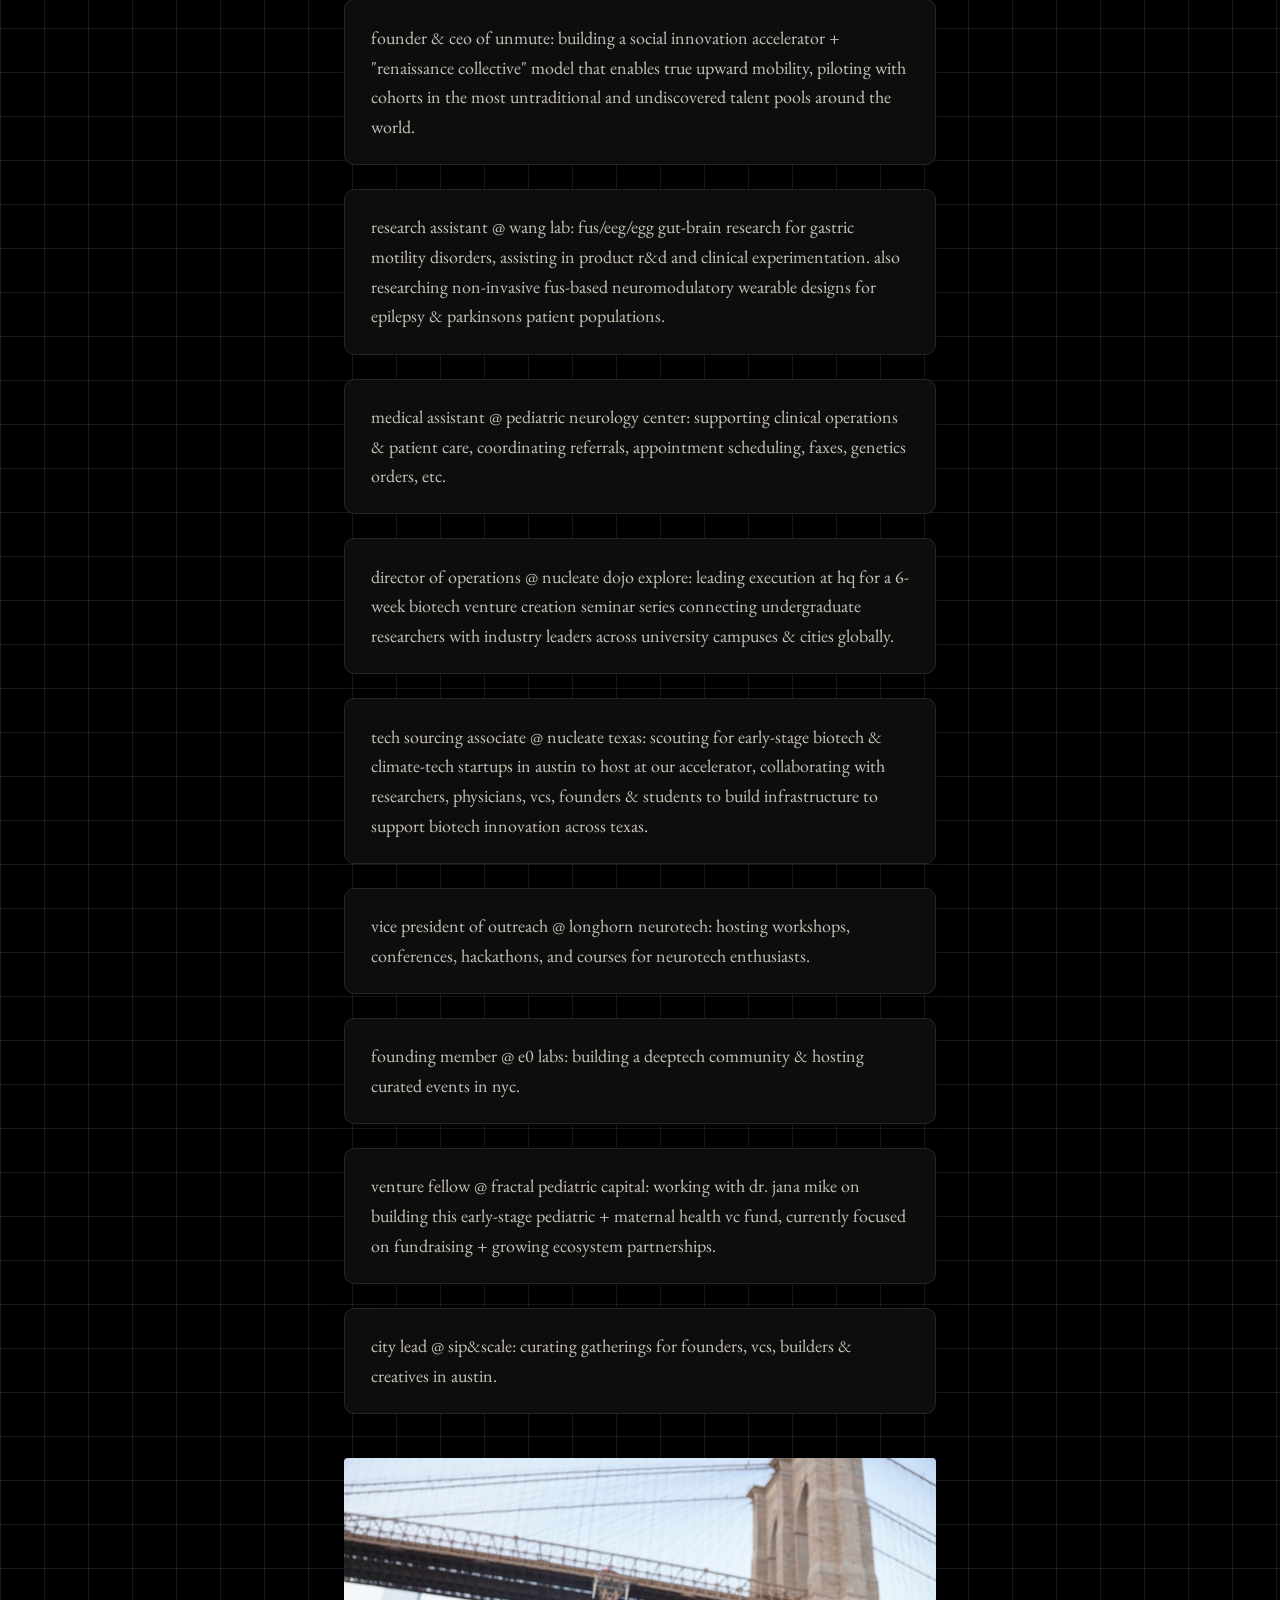
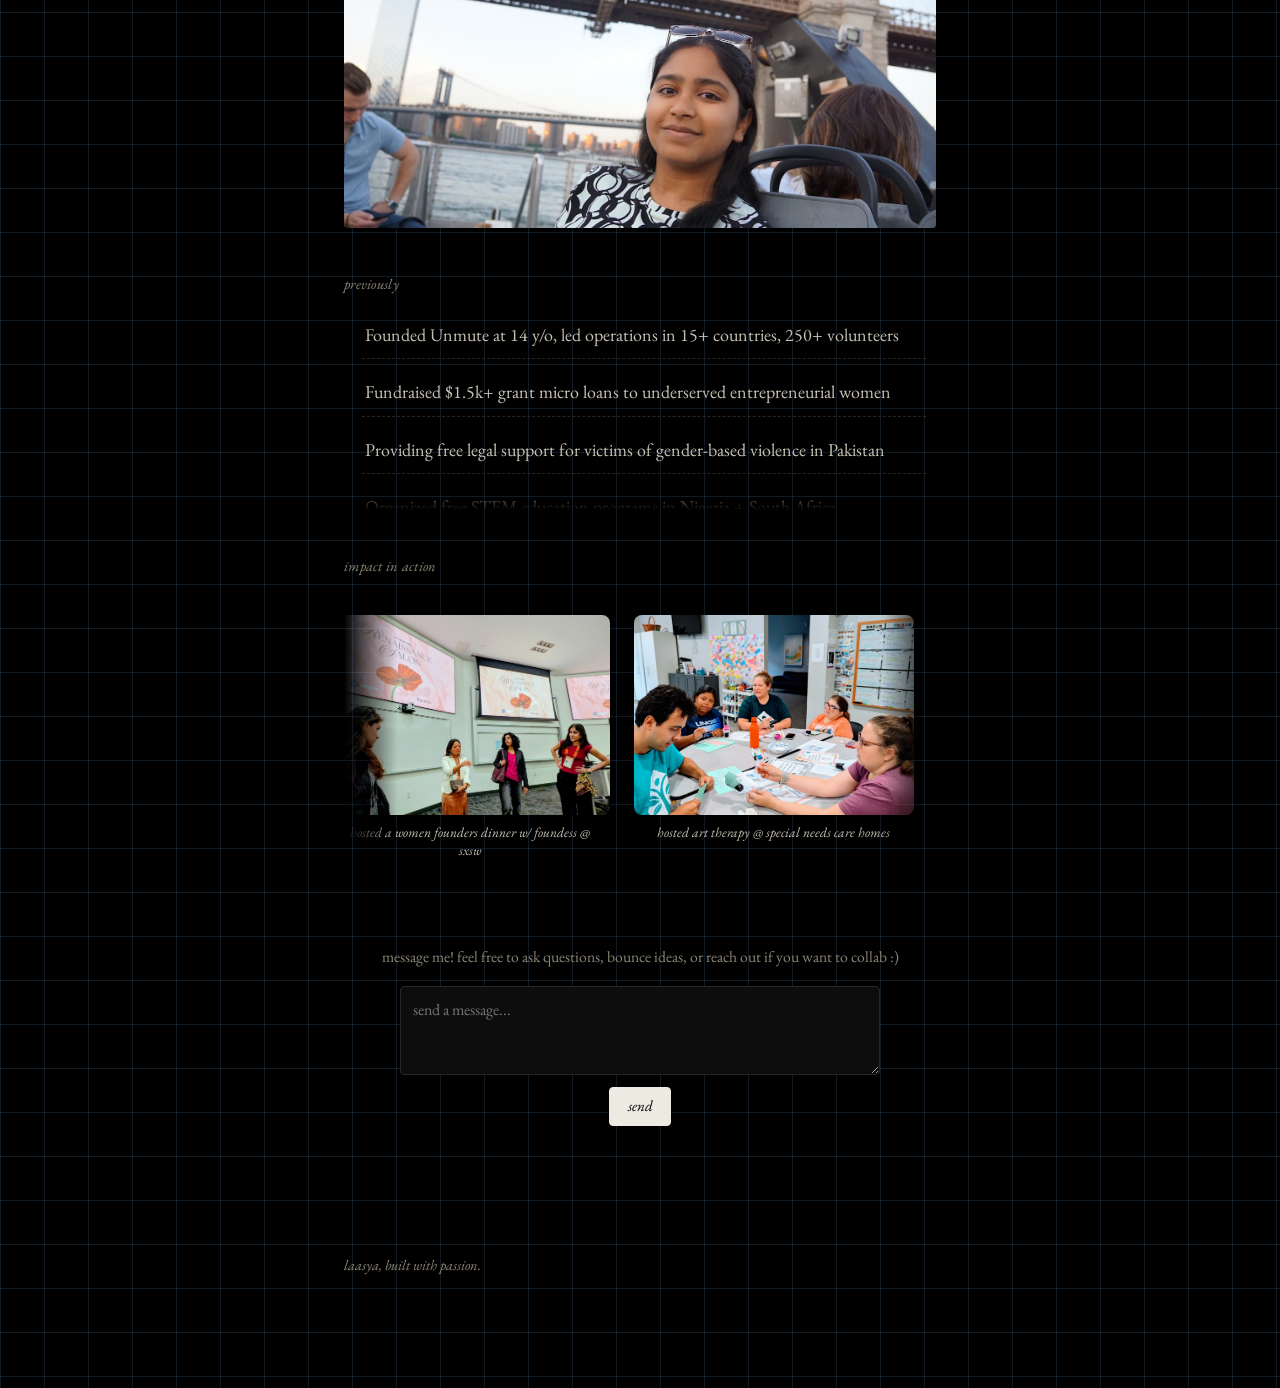
==== commit ea3bc987: "Add files via upload" ====
--- a/index.html
+++ b/index.html
@@ -158,6 +158,12 @@
             ecosystem partnerships.
           </p>
         </div>
+        <div class="stack-card" style="--i:8">
+          <p>
+            city lead @ sip&amp;scale: curating gatherings for founders,
+            vcs, builders &amp; creatives in austin.
+          </p>
+        </div>
       </div>
     </section>
 
